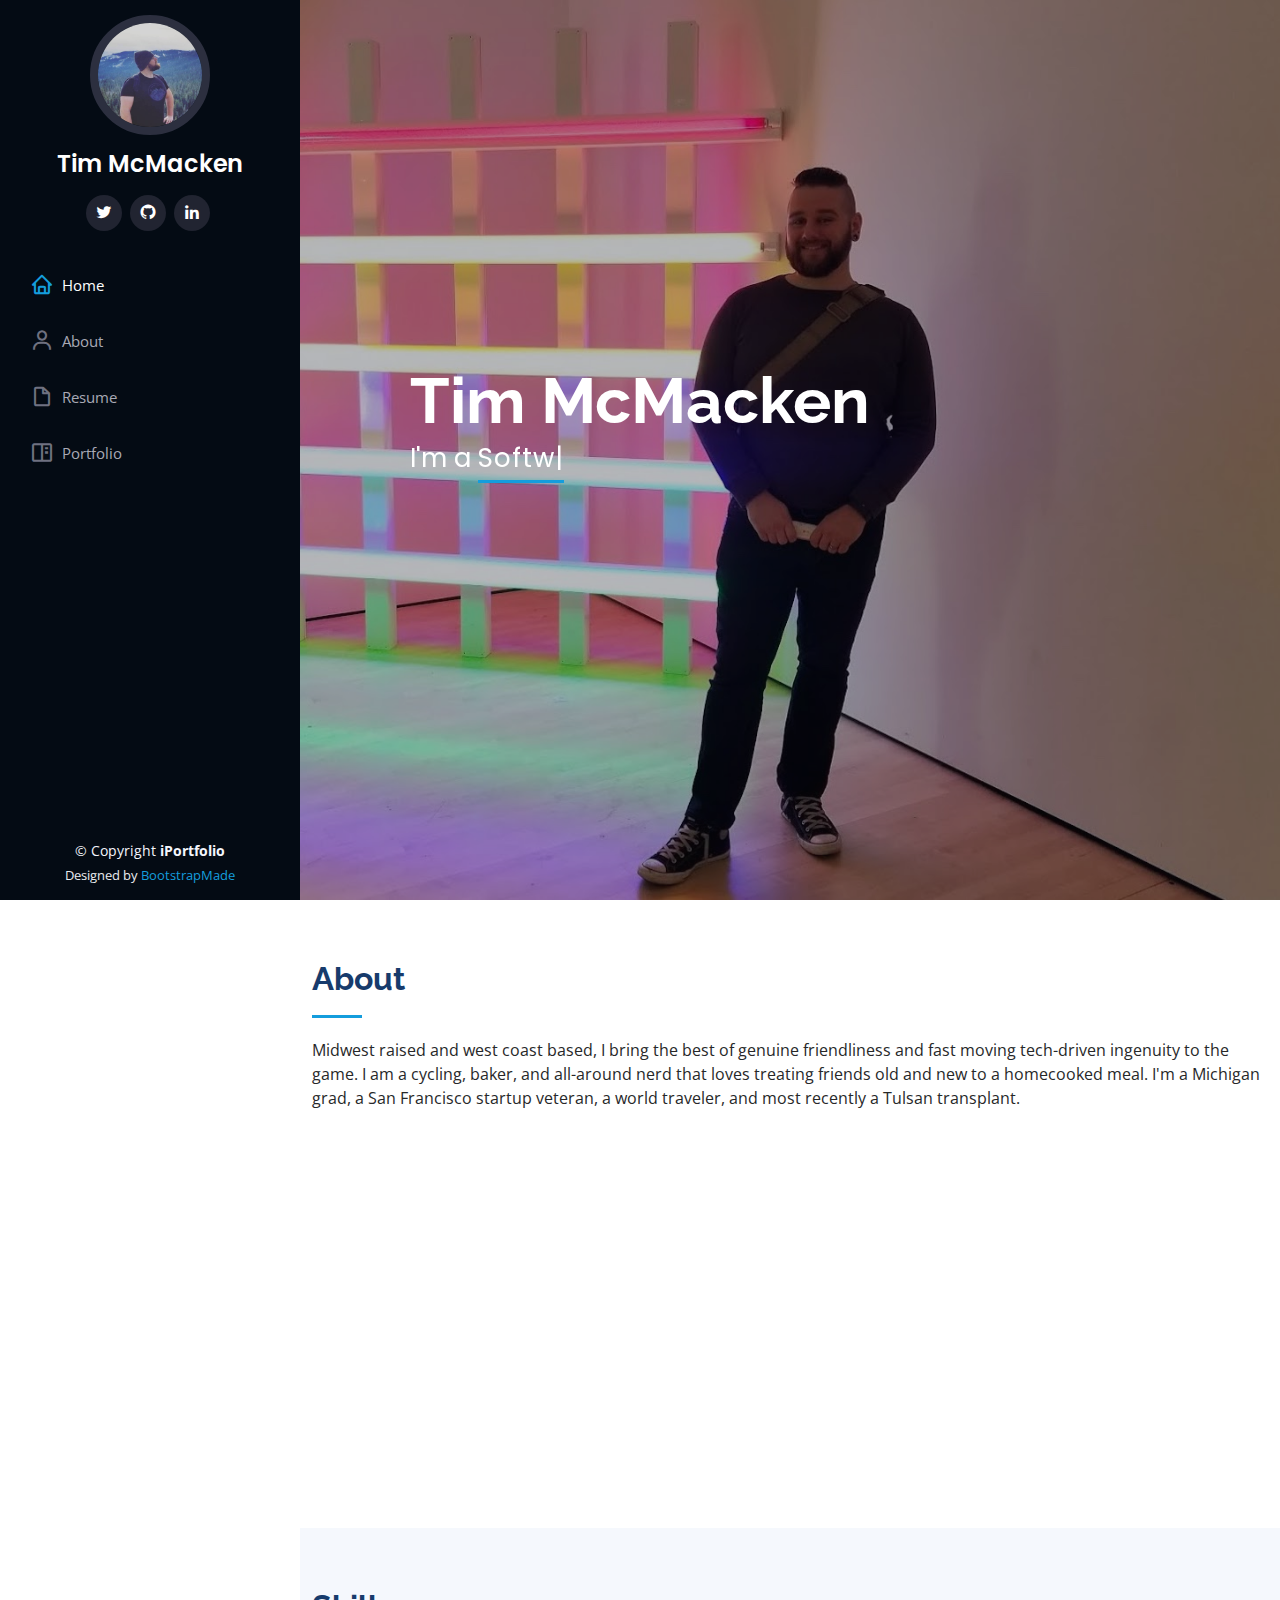
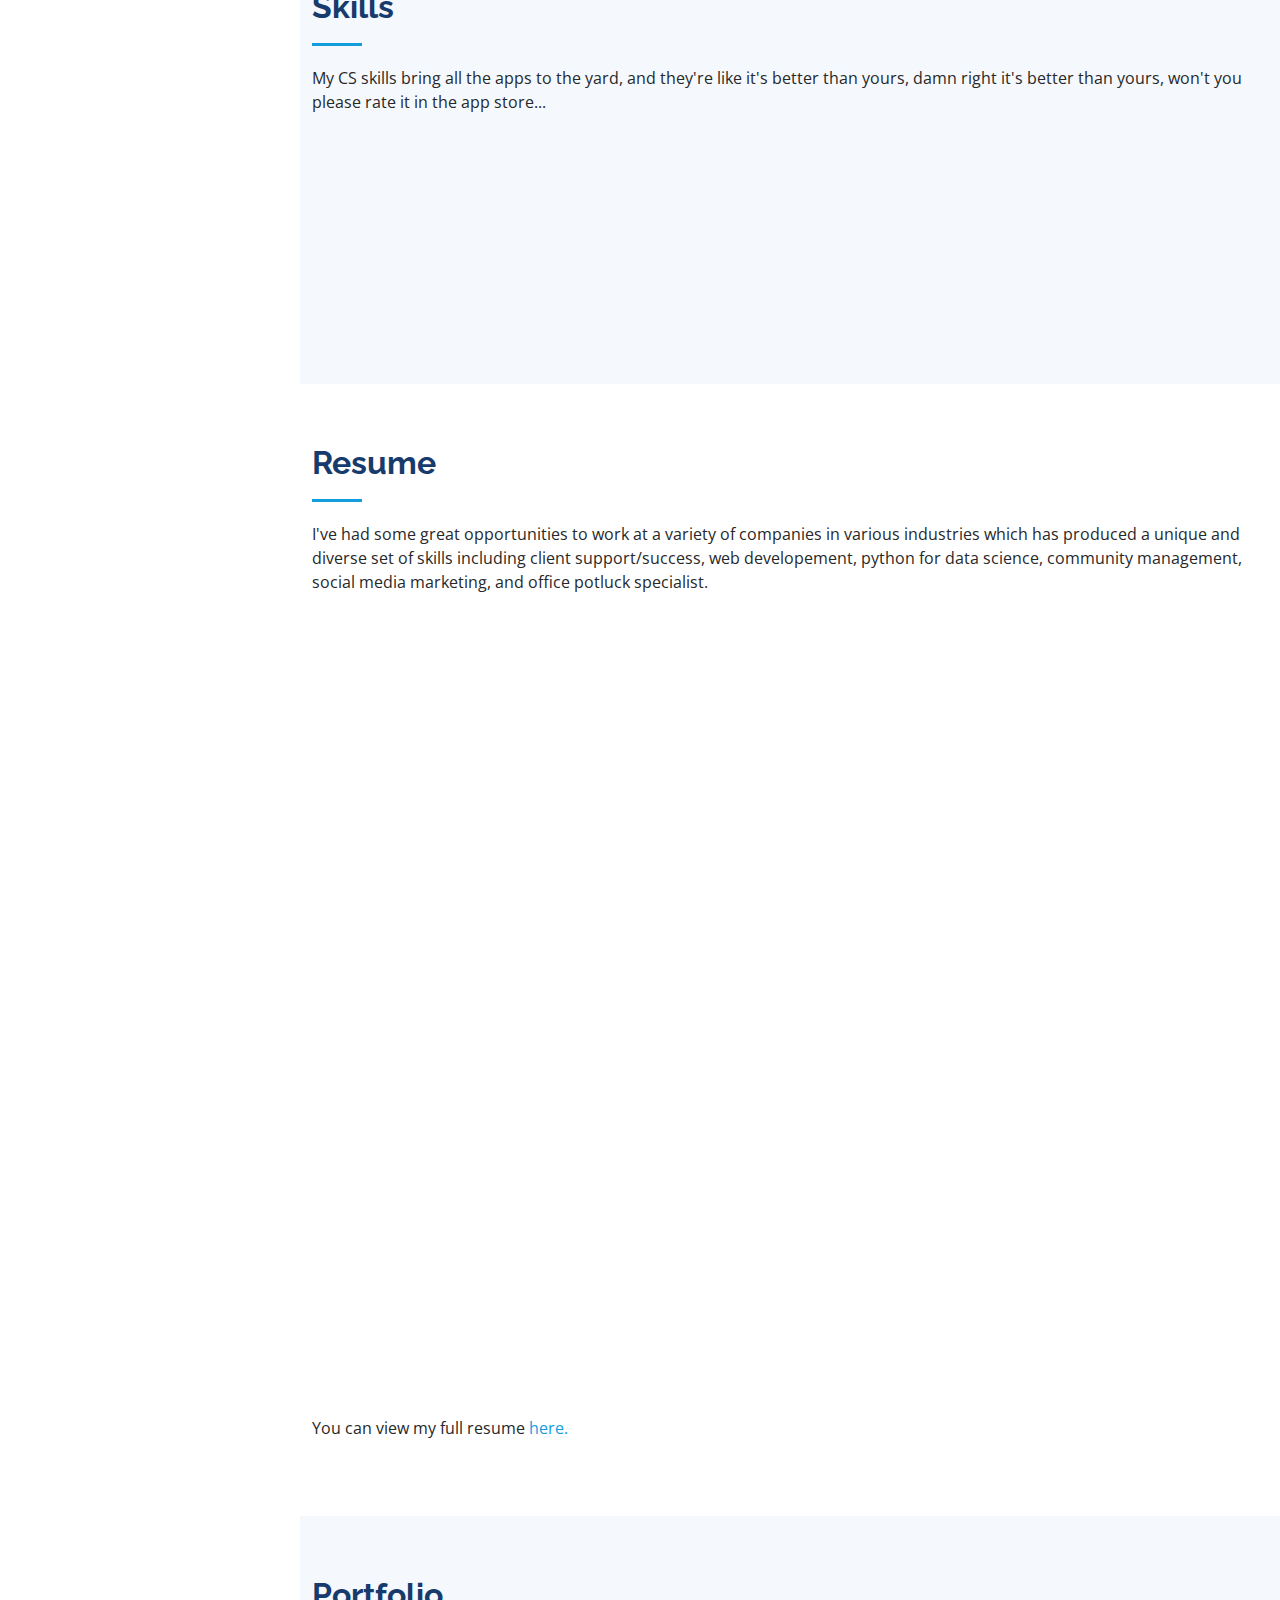
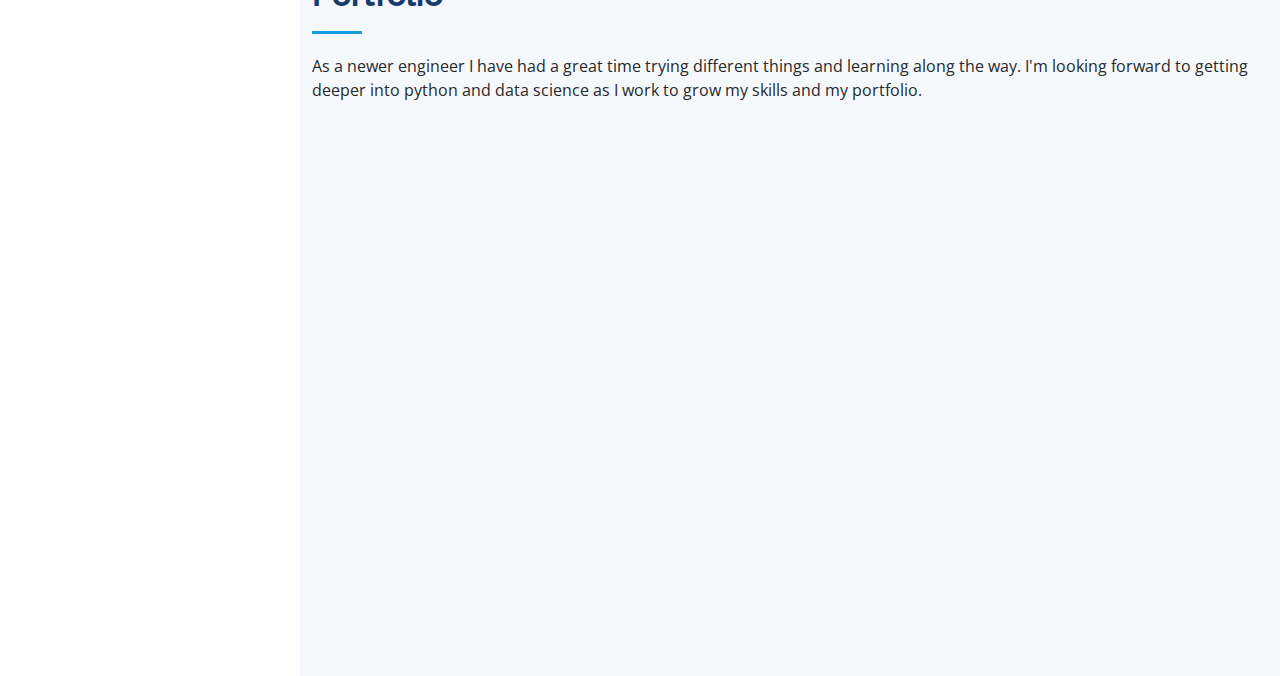
==== index.html @ 709cd227 "Adds second portolio write up page" ====
<!DOCTYPE html>
<html lang="en">

<head>
  <meta charset="utf-8">
  <meta content="width=device-width, initial-scale=1.0" name="viewport">

  <title>Get to Know Tim</title>
  <meta content="" name="description">
  <meta content="" name="keywords">

  <!-- Favicons -->
  <link href="assets/img/favicon.png" rel="icon">
  <link href="assets/img/apple-touch-icon.png" rel="apple-touch-icon">

  <!-- Google Fonts -->
  <link href="https://fonts.googleapis.com/css?family=Open+Sans:300,300i,400,400i,600,600i,700,700i|Raleway:300,300i,400,400i,500,500i,600,600i,700,700i|Poppins:300,300i,400,400i,500,500i,600,600i,700,700i" rel="stylesheet">

  <!-- Vendor CSS Files -->
  <link href="assets/vendor/aos/aos.css" rel="stylesheet">
  <link href="assets/vendor/bootstrap/css/bootstrap.min.css" rel="stylesheet">
  <link href="assets/vendor/bootstrap-icons/bootstrap-icons.css" rel="stylesheet">
  <link href="assets/vendor/boxicons/css/boxicons.min.css" rel="stylesheet">
  <link href="assets/vendor/glightbox/css/glightbox.min.css" rel="stylesheet">
  <link href="assets/vendor/swiper/swiper-bundle.min.css" rel="stylesheet">

  <!-- Template Main CSS File -->
  <link href="assets/css/style.css" rel="stylesheet">

  <!-- =======================================================
  * Template Name: iPortfolio - v3.7.0
  * Template URL: https://bootstrapmade.com/iportfolio-bootstrap-portfolio-websites-template/
  * Author: BootstrapMade.com
  * License: https://bootstrapmade.com/license/
  ======================================================== -->
</head>

<body>

  <!-- ======= Mobile nav toggle button ======= -->
  <i class="bi bi-list mobile-nav-toggle d-xl-none"></i>

  <!-- ======= Header ======= -->
  <header id="header">
    <div class="d-flex flex-column">

      <div class="profile">
        <img src="assets/img/profile-img.jpg" alt="" class="img-fluid rounded-circle">
        <h1 class="text-light"><a href="index.html">Tim McMacken</a></h1>
        <div class="social-links mt-3 text-center">
          <a href="https://twitter.com/CmdMine" class="twitter"><i class="bx bxl-twitter"></i></a>
          <a href="https://github.com/TMcMac/" class="github"><i class="bx bxl-github"></i></a>
          <a href="https://www.linkedin.com/in/timmcmacken/" class="linkedin"><i class="bx bxl-linkedin"></i></a>
        </div>
      </div>

      <nav id="navbar" class="nav-menu navbar">
        <ul>
          <li><a href="#hero" class="nav-link scrollto active"><i class="bx bx-home"></i> <span>Home</span></a></li>
          <li><a href="#about" class="nav-link scrollto"><i class="bx bx-user"></i> <span>About</span></a></li>
          <li><a href="#resume" class="nav-link scrollto"><i class="bx bx-file-blank"></i> <span>Resume</span></a></li>
          <li><a href="#portfolio" class="nav-link scrollto"><i class="bx bx-book-content"></i> <span>Portfolio</span></a></li>
          <!-- <li><a href="#services" class="nav-link scrollto"><i class="bx bx-server"></i> <span>Services</span></a></li> -->
          <!-- <li><a href="#contact" class="nav-link scrollto"><i class="bx bx-envelope"></i> <span>Contact</span></a></li> -->
        </ul>
      </nav><!-- .nav-menu -->
    </div>
  </header><!-- End Header -->

  <!-- ======= Hero Section ======= -->
  <section id="hero" class="d-flex flex-column justify-content-center align-items-center">
    <div class="hero-container" data-aos="fade-in">
      <h1>Tim McMacken</h1>
      <p>I'm a <span class="typed" data-typed-items="Software Engineer!, Cyclist!, Knitter!, End-User Advocate!, Baker!, Nerd!"></span></p>
    </div>
  </section><!-- End Hero -->

  <main id="main">

    <!-- ======= About Section ======= -->
    <section id="about" class="about">
      <div class="container">

        <div class="section-title">
          <h2>About</h2>
          <p>Midwest raised and west coast based, I bring the best of genuine friendliness and fast moving tech-driven ingenuity to the game. I am a cycling, baker, and all-around nerd that loves treating friends old and new to a homecooked meal. I'm a Michigan grad, a San Francisco startup veteran,  a world traveler, and most recently a Tulsan transplant.</p>
        </div>

        <div class="row">
          <div class="col-lg-4" data-aos="fade-right">
            <img src="assets/img/profile-img.jpg" class="img-fluid" alt="">
          </div>
          <div class="col-lg-8 pt-4 pt-lg-0 content" data-aos="fade-left">
            <h3>Fullstack Software Engineer</h3>
            <p class="fst-italic">
              As a software engineer I am following my passion for driving positive impact. Whether a project is big or small, I want to use my time to build software solutions that help people. I take pride in pouring my heart and soul into the work that I do and want to bring that to a great new project.
            </p>
            <div class="row">
              <div class="col-lg-6">
                <ul>
                  <li><i class="bi bi-chevron-right"></i> <strong>Birthday:</strong> <span>1 May 1987</span></li>
                  <li><i class="bi bi-chevron-right"></i> <strong>Website:</strong> <span>This one!</span></li>
                  <li><i class="bi bi-chevron-right"></i> <strong>Phone:</strong> <span>+510 693 8549</span></li>
                  <li><i class="bi bi-chevron-right"></i> <strong>City:</strong> <span>San Francisco, USA</span></li>
                </ul>
              </div>
              <div class="col-lg-6">
                <ul>
                  <li><i class="bi bi-chevron-right"></i> <strong>Age:</strong> <span>34</span></li>
                  <li><i class="bi bi-chevron-right"></i> <strong>Degree:</strong> <span>BA History UMich</span></li>
                  <li><i class="bi bi-chevron-right"></i> <strong>Email:</strong> <span>timmcmackenjr@gmail.com</span></li>
                  <li><i class="bi bi-chevron-right"></i> <strong>Freelance:</strong> <span>Available</span></li>
                </ul>
              </div>
            </div>
            <p></p>
          </div>
        </div>

      </div>
    </section><!-- End About Section -->

    <!-- ======= Facts Section =======
    <section id="facts" class="facts">
      <div class="container">

        <div class="section-title">
          <h2>Facts</h2>
          <p>Magnam dolores commodi suscipit. Necessitatibus eius consequatur ex aliquid fuga eum quidem. Sit sint consectetur velit. Quisquam quos quisquam cupiditate. Et nemo qui impedit suscipit alias ea. Quia fugiat sit in iste officiis commodi quidem hic quas.</p>
        </div>

        <div class="row no-gutters">

          <div class="col-lg-3 col-md-6 d-md-flex align-items-md-stretch" data-aos="fade-up">
            <div class="count-box">
              <i class="bi bi-emoji-smile"></i>
              <span data-purecounter-start="0" data-purecounter-end="232" data-purecounter-duration="1" class="purecounter"></span>
              <p><strong>Happy Clients</strong> consequuntur quae</p>
            </div>
          </div>

          <div class="col-lg-3 col-md-6 d-md-flex align-items-md-stretch" data-aos="fade-up" data-aos-delay="100">
            <div class="count-box">
              <i class="bi bi-journal-richtext"></i>
              <span data-purecounter-start="0" data-purecounter-end="521" data-purecounter-duration="1" class="purecounter"></span>
              <p><strong>Projects</strong> adipisci atque cum quia aut</p>
            </div>
          </div>

          <div class="col-lg-3 col-md-6 d-md-flex align-items-md-stretch" data-aos="fade-up" data-aos-delay="200">
            <div class="count-box">
              <i class="bi bi-headset"></i>
              <span data-purecounter-start="0" data-purecounter-end="1453" data-purecounter-duration="1" class="purecounter"></span>
              <p><strong>Hours Of Support</strong> aut commodi quaerat</p>
            </div>
          </div>

          <div class="col-lg-3 col-md-6 d-md-flex align-items-md-stretch" data-aos="fade-up" data-aos-delay="300">
            <div class="count-box">
              <i class="bi bi-people"></i>
              <span data-purecounter-start="0" data-purecounter-end="32" data-purecounter-duration="1" class="purecounter"></span>
              <p><strong>Hard Workers</strong> rerum asperiores dolor</p>
            </div>
          </div>

        </div>

      </div>
    </section> End Facts Section -->

    <!-- ======= Skills Section ======= -->
    <section id="skills" class="skills section-bg">
      <div class="container">

        <div class="section-title">
          <h2>Skills</h2>
          <p>My CS skills bring all the apps to the yard, and they're like it's better than yours, damn right it's better than yours, won't you please rate it in the app store...</p>
        </div>

        <div class="row skills-content">

          <div class="col-lg-6" data-aos="fade-up">

            <div class="progress">
              <span class="skill">Client Support/Success <i class="val">100%</i></span>
              <div class="progress-bar-wrap">
                <div class="progress-bar" role="progressbar" aria-valuenow="100" aria-valuemin="0" aria-valuemax="100"></div>
              </div>
            </div>

            <div class="progress">
              <span class="skill">HTML/CSS <i class="val">80%</i></span>
              <div class="progress-bar-wrap">
                <div class="progress-bar" role="progressbar" aria-valuenow="80" aria-valuemin="0" aria-valuemax="100"></div>
              </div>
            </div>

            <div class="progress">
              <span class="skill">JavaScript <i class="val">60%</i></span>
              <div class="progress-bar-wrap">
                <div class="progress-bar" role="progressbar" aria-valuenow="60" aria-valuemin="0" aria-valuemax="100"></div>
              </div>
            </div>

          </div>

          <div class="col-lg-6" data-aos="fade-up" data-aos-delay="100">

            <div class="progress">
              <span class="skill">Python <i class="val">75%</i></span>
              <div class="progress-bar-wrap">
                <div class="progress-bar" role="progressbar" aria-valuenow="75" aria-valuemin="0" aria-valuemax="100"></div>
              </div>
            </div>

            <div class="progress">
              <span class="skill">C <i class="val">60%</i></span>
              <div class="progress-bar-wrap">
                <div class="progress-bar" role="progressbar" aria-valuenow="60" aria-valuemin="0" aria-valuemax="100"></div>
              </div>
            </div>

            <div class="progress">
              <span class="skill">UX/UI <i class="val">35%</i></span>
              <div class="progress-bar-wrap">
                <div class="progress-bar" role="progressbar" aria-valuenow="35" aria-valuemin="0" aria-valuemax="100"></div>
              </div>
            </div>

          </div>

        </div>

      </div>
    </section><!-- End Skills Section -->

    <!-- ======= Resume Section ======= -->
    <section id="resume" class="resume">
      <div class="container">

        <div class="section-title">
          <h2>Resume</h2>
          <p>I've had some great opportunities to work at a variety of companies in various industries which has produced a unique and diverse set of skills including client support/success, web developement, python for data science, community management, social media marketing, and office potluck specialist.</p>
        </div>

        <div class="row">
          <div class="col-lg-6" data-aos="fade-up">
            <h3 class="resume-title">Sumary</h3>
            <div class="resume-item pb-0">
              <h4>Tim McMacken</h4>
              <p><em>Newly minted Software Engineer working to break into tech. 3+ years working at early stage startups in cleint facing roles. Ready to be your next hire!</em></p>
              <ul>
                <li>Based in San Francisco CA</li>
                <li>(510) 693-8549</li>
                <li>timmcmackenjr@gmail.com</li>
              </ul>
            </div>

            <h3 class="resume-title">Education</h3>
            <div class="resume-item">
              <h4>Fullstack Software Engineering Program</h4>
              <h5>2020 - 2022</h5>
              <p><em>Holberton School - Tulsa OK</em></p>
              <p>Project-Based hybrid approach to computer science education with focus on Full Stack software engineering utilizing C, Python, HTML/CSS, JavaScript, and LAMP Stack</p>
            </div>
            <div class="resume-item">
              <h4>Bachelor of History</h4>
              <h5>2007 - 2011</h5>
              <p><em>Unniversity of Michigan, Ann Arbor MI</em></p>
              <p>Built my own course of study in early modern world focusing on the connective threads of great game politics on global events and trends. Also sang in the Men's Glee Club.</p>
            </div>
          </div>
          <div class="col-lg-6" data-aos="fade-up" data-aos-delay="100">
            <h3 class="resume-title">Professional Experience</h3>
            <div class="resume-item">
              <h4>Technical Customer Success Manager</h4>
              <h5>Oct 2017 - Jun 2019</h5>
              <p><em>OpenInvest, San Francisco CA </em></p>
              <ul>
                <li>Onboarded $2.5MM in assets to the platform</li>
                <li>Maintained a 98% client retention rate</li>
                <li>Led weekly meetings on client support needs with CTO and Sr engineering team for Jira prioritization.</li>
                <li>Point of contact for B2C interactions, providing front line support for clients comprising $12MM assets under management</li>
              </ul>
            </div>
            <div class="resume-item">
              <h4>Sr Technical Client Support & Community Manager</h4>
              <h5>Mar 2017 - Oct 2017</h5>
              <p><em>Molekule, San Francisco CA</em></p>
              <ul>
                <li>Founded the support team and grew it from 1 individual to 11 during a 4x user growth period</li>
                <li>Recruited a network of advocates and influencers across various social media platforms</li>
                <li>Worked directly with the engineering team and C-suite while advocating for the end-user experience</li>
                <li>Led customer education on the science and efficacy of a medical-grade air purification system</li>
              </ul>
            </div>
          </div>
        </div>
        <p>You can view my full resume <a href="https://bit.ly/3pqG4Iugit">here.</a></p>
      </div>
    </section><!-- End Resume Section -->

    <!-- ======= Portfolio Section ======= -->
    <section id="portfolio" class="portfolio section-bg">
      <div class="container">

        <div class="section-title">
          <h2>Portfolio</h2>
          <p>As a newer engineer I have had a great time trying different things and learning along the way. I'm looking forward to getting deeper into python and data science as I work to grow my skills and my portfolio.</p>
        </div>

        <div class="row" data-aos="fade-up">
          <div class="col-lg-12 d-flex justify-content-center">
            <ul id="portfolio-flters">
              <li data-filter="*" class="filter-active">All</li>
              <li data-filter=".filter-app">App</li>
              <li data-filter=".filter-web">Web</li>
            </ul>
          </div>
        </div>

        <div class="row portfolio-container" data-aos="fade-up" data-aos-delay="100">

          <div class="col-lg-4 col-md-6 portfolio-item filter-app">
            <div class="portfolio-wrap">
              <img src="assets/img/portfolio/portfolio-1.jpg" class="img-fluid" alt="">
              <div class="portfolio-links">
                <a href="assets/img/portfolio/portfolio-1.jpg" data-gallery="portfolioGallery" class="portfolio-lightbox" title="LXAI Mentor Matching Project"><i class="bx bx-plus"></i></a>
                <a href="portfolio-details-lxaimm.html" title="More Details"><i class="bx bx-link"></i></a>Q
              </div>
            </div>
          </div>

          <div class="col-lg-4 col-md-6 portfolio-item filter-web">
            <div class="portfolio-wrap">
              <img src="assets/img/portfolio/portfolio-2.jpg" class="img-fluid" alt="">
              <div class="portfolio-links">
                <a href="assets/img/portfolio/portfolio-2.jpg" data-gallery="portfolioGallery" class="portfolio-lightbox" title="Tulsa Boomtown Hype Site"><i class="bx bx-plus"></i></a>
                <a href="portfolio-details-tbt.html" title="More Details"><i class="bx bx-link"></i></a>
              </div>
            </div>
          </div>

          <div class="col-lg-4 col-md-6 portfolio-item filter-app">
            <div class="portfolio-wrap">
              <img src="assets/img/portfolio/portfolio-3.jpg" class="img-fluid" alt="">
              <div class="portfolio-links">
                <a href="assets/img/portfolio/portfolio-3.jpg" data-gallery="portfolioGallery" class="portfolio-lightbox" title="App 2"><i class="bx bx-plus"></i></a>
                <a href="portfolio-details.html" title="More Details"><i class="bx bx-link"></i></a>
              </div>
            </div>
          </div>

          <div class="col-lg-4 col-md-6 portfolio-item filter-web">
            <div class="portfolio-wrap">
              <img src="assets/img/portfolio/portfolio-5.jpg" class="img-fluid" alt="">
              <div class="portfolio-links">
                <a href="assets/img/portfolio/portfolio-5.jpg" data-gallery="portfolioGallery" class="portfolio-lightbox" title="Web 2"><i class="bx bx-plus"></i></a>
                <a href="portfolio-details.html" title="More Details"><i class="bx bx-link"></i></a>
              </div>
            </div>
          </div>

          <!-- <div class="col-lg-4 col-md-6 portfolio-item filter-app">
            <div class="portfolio-wrap">
              <img src="assets/img/portfolio/portfolio-6.jpg" class="img-fluid" alt="">
              <div class="portfolio-links">
                <a href="assets/img/portfolio/portfolio-6.jpg" data-gallery="portfolioGallery" class="portfolio-lightbox" title="App 3"><i class="bx bx-plus"></i></a>
                <a href="portfolio-details.html" title="More Details"><i class="bx bx-link"></i></a>
              </div>
            </div>
          </div> -->

          <!-- <div class="col-lg-4 col-md-6 portfolio-item filter-web">
            <div class="portfolio-wrap">
              <img src="assets/img/portfolio/portfolio-9.jpg" class="img-fluid" alt="">
              <div class="portfolio-links">
                <a href="assets/img/portfolio/portfolio-9.jpg" data-gallery="portfolioGallery" class="portfolio-lightbox" title="Web 3"><i class="bx bx-plus"></i></a>
                <a href="portfolio-details.html" title="More Details"><i class="bx bx-link"></i></a>
              </div>
            </div>
          </div> -->

        </div>

      </div>
    </section><!-- End Portfolio Section -->

    <!-- ======= Services Section =======
    <section id="services" class="services">
      <div class="container">

        <div class="section-title">
          <h2>Services</h2>
          <p>Magnam dolores commodi suscipit. Necessitatibus eius consequatur ex aliquid fuga eum quidem. Sit sint consectetur velit. Quisquam quos quisquam cupiditate. Et nemo qui impedit suscipit alias ea. Quia fugiat sit in iste officiis commodi quidem hic quas.</p>
        </div>

        <div class="row">
          <div class="col-lg-4 col-md-6 icon-box" data-aos="fade-up">
            <div class="icon"><i class="bi bi-briefcase"></i></div>
            <h4 class="title"><a href="">Lorem Ipsum</a></h4>
            <p class="description">Voluptatum deleniti atque corrupti quos dolores et quas molestias excepturi sint occaecati cupiditate non provident</p>
          </div>
          <div class="col-lg-4 col-md-6 icon-box" data-aos="fade-up" data-aos-delay="100">
            <div class="icon"><i class="bi bi-card-checklist"></i></div>
            <h4 class="title"><a href="">Dolor Sitema</a></h4>
            <p class="description">Minim veniam, quis nostrud exercitation ullamco laboris nisi ut aliquip ex ea commodo consequat tarad limino ata</p>
          </div>
          <div class="col-lg-4 col-md-6 icon-box" data-aos="fade-up" data-aos-delay="200">
            <div class="icon"><i class="bi bi-bar-chart"></i></div>
            <h4 class="title"><a href="">Sed ut perspiciatis</a></h4>
            <p class="description">Duis aute irure dolor in reprehenderit in voluptate velit esse cillum dolore eu fugiat nulla pariatur</p>
          </div>
          <div class="col-lg-4 col-md-6 icon-box" data-aos="fade-up" data-aos-delay="300">
            <div class="icon"><i class="bi bi-binoculars"></i></div>
            <h4 class="title"><a href="">Magni Dolores</a></h4>
            <p class="description">Excepteur sint occaecat cupidatat non proident, sunt in culpa qui officia deserunt mollit anim id est laborum</p>
          </div>
          <div class="col-lg-4 col-md-6 icon-box" data-aos="fade-up" data-aos-delay="400">
            <div class="icon"><i class="bi bi-brightness-high"></i></div>
            <h4 class="title"><a href="">Nemo Enim</a></h4>
            <p class="description">At vero eos et accusamus et iusto odio dignissimos ducimus qui blanditiis praesentium voluptatum deleniti atque</p>
          </div>
          <div class="col-lg-4 col-md-6 icon-box" data-aos="fade-up" data-aos-delay="500">
            <div class="icon"><i class="bi bi-calendar4-week"></i></div>
            <h4 class="title"><a href="">Eiusmod Tempor</a></h4>
            <p class="description">Et harum quidem rerum facilis est et expedita distinctio. Nam libero tempore, cum soluta nobis est eligendi</p>
          </div>
        </div>

      </div>
    </section> End Services Section -->

    <!-- ======= Testimonials Section =======
    <section id="testimonials" class="testimonials section-bg">
      <div class="container">

        <div class="section-title">
          <h2>Testimonials</h2>
          <p>Magnam dolores commodi suscipit. Necessitatibus eius consequatur ex aliquid fuga eum quidem. Sit sint consectetur velit. Quisquam quos quisquam cupiditate. Et nemo qui impedit suscipit alias ea. Quia fugiat sit in iste officiis commodi quidem hic quas.</p>
        </div>

        <div class="testimonials-slider swiper" data-aos="fade-up" data-aos-delay="100">
          <div class="swiper-wrapper">

            <div class="swiper-slide">
              <div class="testimonial-item" data-aos="fade-up">
                <p>
                  <i class="bx bxs-quote-alt-left quote-icon-left"></i>
                  Proin iaculis purus consequat sem cure digni ssim donec porttitora entum suscipit rhoncus. Accusantium quam, ultricies eget id, aliquam eget nibh et. Maecen aliquam, risus at semper.
                  <i class="bx bxs-quote-alt-right quote-icon-right"></i>
                </p>
                <img src="assets/img/testimonials/testimonials-1.jpg" class="testimonial-img" alt="">
                <h3>Saul Goodman</h3>
                <h4>Ceo &amp; Founder</h4>
              </div>
            </div>

            <div class="swiper-slide">
              <div class="testimonial-item" data-aos="fade-up" data-aos-delay="100">
                <p>
                  <i class="bx bxs-quote-alt-left quote-icon-left"></i>
                  Export tempor illum tamen malis malis eram quae irure esse labore quem cillum quid cillum eram malis quorum velit fore eram velit sunt aliqua noster fugiat irure amet legam anim culpa.
                  <i class="bx bxs-quote-alt-right quote-icon-right"></i>
                </p>
                <img src="assets/img/testimonials/testimonials-2.jpg" class="testimonial-img" alt="">
                <h3>Sara Wilsson</h3>
                <h4>Designer</h4>
              </div>
            </div>

            <div class="swiper-slide">
              <div class="testimonial-item" data-aos="fade-up" data-aos-delay="200">
                <p>
                  <i class="bx bxs-quote-alt-left quote-icon-left"></i>
                  Enim nisi quem export duis labore cillum quae magna enim sint quorum nulla quem veniam duis minim tempor labore quem eram duis noster aute amet eram fore quis sint minim.
                  <i class="bx bxs-quote-alt-right quote-icon-right"></i>
                </p>
                <img src="assets/img/testimonials/testimonials-3.jpg" class="testimonial-img" alt="">
                <h3>Jena Karlis</h3>
                <h4>Store Owner</h4>
              </div>
            </div>

            <div class="swiper-slide">
              <div class="testimonial-item" data-aos="fade-up" data-aos-delay="300">
                <p>
                  <i class="bx bxs-quote-alt-left quote-icon-left"></i>
                  Fugiat enim eram quae cillum dolore dolor amet nulla culpa multos export minim fugiat minim velit minim dolor enim duis veniam ipsum anim magna sunt elit fore quem dolore labore illum veniam.
                  <i class="bx bxs-quote-alt-right quote-icon-right"></i>
                </p>
                <img src="assets/img/testimonials/testimonials-4.jpg" class="testimonial-img" alt="">
                <h3>Matt Brandon</h3>
                <h4>Freelancer</h4>
              </div>
            </div>

            <div class="swiper-slide">
              <div class="testimonial-item" data-aos="fade-up" data-aos-delay="400">
                <p>
                  <i class="bx bxs-quote-alt-left quote-icon-left"></i>
                  Quis quorum aliqua sint quem legam fore sunt eram irure aliqua veniam tempor noster veniam enim culpa labore duis sunt culpa nulla illum cillum fugiat legam esse veniam culpa fore nisi cillum quid.
                  <i class="bx bxs-quote-alt-right quote-icon-right"></i>
                </p>
                <img src="assets/img/testimonials/testimonials-5.jpg" class="testimonial-img" alt="">
                <h3>John Larson</h3>
                <h4>Entrepreneur</h4>
              </div>
            </div>

          </div>
          <div class="swiper-pagination"></div>
        </div>

      </div>
    </section><!-- End Testimonials Section -->

    <!-- ======= Contact Section ======= 
    <section id="contact" class="contact">
      <div class="container">

        <div class="section-title">
          <h2>Contact</h2>
          <p>Feel free to reach out and touch base</p>
        </div>

        <div class="row" data-aos="fade-in">

          <div class="col-lg-5 d-flex align-items-stretch">
            <div class="info">
              <div class="address">
                <i class="bi bi-geo-alt"></i>
                <h4>Location:</h4>
                <p>Tulsa OK, 74114</p>
              </div>

              <div class="email">
                <i class="bi bi-envelope"></i>
                <h4>Email:</h4>
                <p>timmcmackenjr@gmail.com</p>
              </div>

              <div class="phone">
                <i class="bi bi-phone"></i>
                <h4>Call:</h4>
                <p>+1 510 693 8549</p>
              </div>
              <iframe src="https://www.google.com/maps/embed?pb=!1m14!1m12!1m3!1d25775.36461582985!2d-95.9741952!3d36.14414705!2m3!1f0!2f0!3f0!3m2!1i1024!2i768!4f13.1!5e0!3m2!1sen!2sus!4v1638473127667!5m2!1sen!2sus" frameborder="0" style="border:0; width: 100%; height: 290px;" allowfullscreen></iframe>
            </div>

          </div>

          <div class="col-lg-7 mt-5 mt-lg-0 d-flex align-items-stretch">
            <form action="forms/contact.php" method="post" role="form" class="php-email-form">
              <div class="row">
                <div class="form-group col-md-6">
                  <label for="name">Your Name</label>
                  <input type="text" name="name" class="form-control" id="name" required>
                </div>
                <div class="form-group col-md-6">
                  <label for="name">Your Email</label>
                  <input type="email" class="form-control" name="email" id="email" required>
                </div>
              </div>
              <div class="form-group">
                <label for="name">Subject</label>
                <input type="text" class="form-control" name="subject" id="subject" required>
              </div>
              <div class="form-group">
                <label for="name">Message</label>
                <textarea class="form-control" name="message" rows="10" required></textarea>
              </div>
              <div class="my-3">
                <div class="loading">Loading</div>
                <div class="error-message"></div>
                <div class="sent-message">Your message has been sent. Thank you!</div>
              </div>
              <div class="text-center"><button type="submit">Send Message</button></div>
            </form>
          </div>

        </div>

      </div>
    </section><!-- End Contact Section -->

  </main><!-- End #main -->

  <!-- ======= Footer ======= -->
  <footer id="footer">
    <div class="container">
      <div class="copyright">
        &copy; Copyright <strong><span>iPortfolio</span></strong>
      </div>
      <div class="credits">
        <!-- All the links in the footer should remain intact. -->
        <!-- You can delete the links only if you purchased the pro version. -->
        <!-- Licensing information: https://bootstrapmade.com/license/ -->
        <!-- Purchase the pro version with working PHP/AJAX contact form: https://bootstrapmade.com/iportfolio-bootstrap-portfolio-websites-template/ -->
        Designed by <a href="https://bootstrapmade.com/">BootstrapMade</a>
      </div>
    </div>
  </footer><!-- End  Footer -->

  <a href="#" class="back-to-top d-flex align-items-center justify-content-center"><i class="bi bi-arrow-up-short"></i></a>

  <!-- Vendor JS Files -->
  <script src="assets/vendor/purecounter/purecounter.js"></script>
  <script src="assets/vendor/aos/aos.js"></script>
  <script src="assets/vendor/bootstrap/js/bootstrap.bundle.min.js"></script>
  <script src="assets/vendor/glightbox/js/glightbox.min.js"></script>
  <script src="assets/vendor/isotope-layout/isotope.pkgd.min.js"></script>
  <script src="assets/vendor/swiper/swiper-bundle.min.js"></script>
  <script src="assets/vendor/typed.js/typed.min.js"></script>
  <script src="assets/vendor/waypoints/noframework.waypoints.js"></script>
  <script src="assets/vendor/php-email-form/validate.js"></script>

  <!-- Template Main JS File -->
  <script src="assets/js/main.js"></script>

</body>

</html>
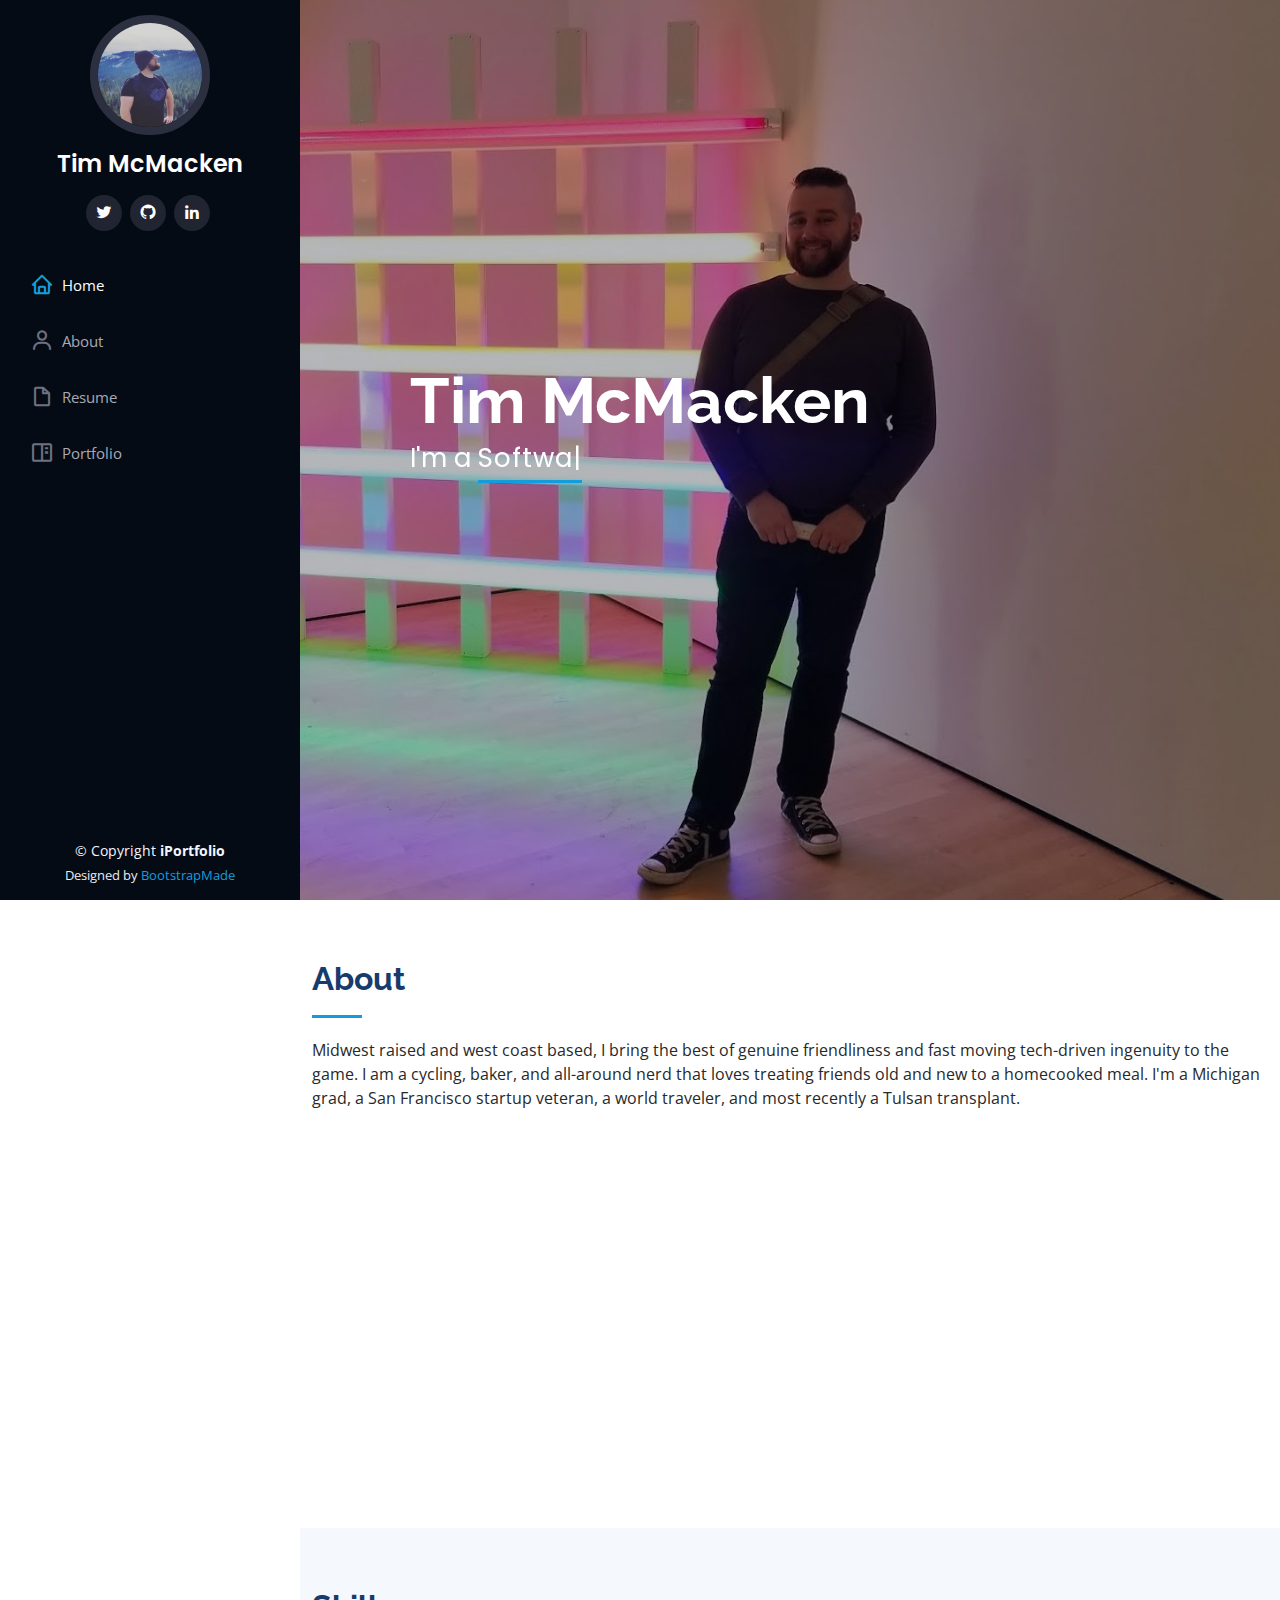
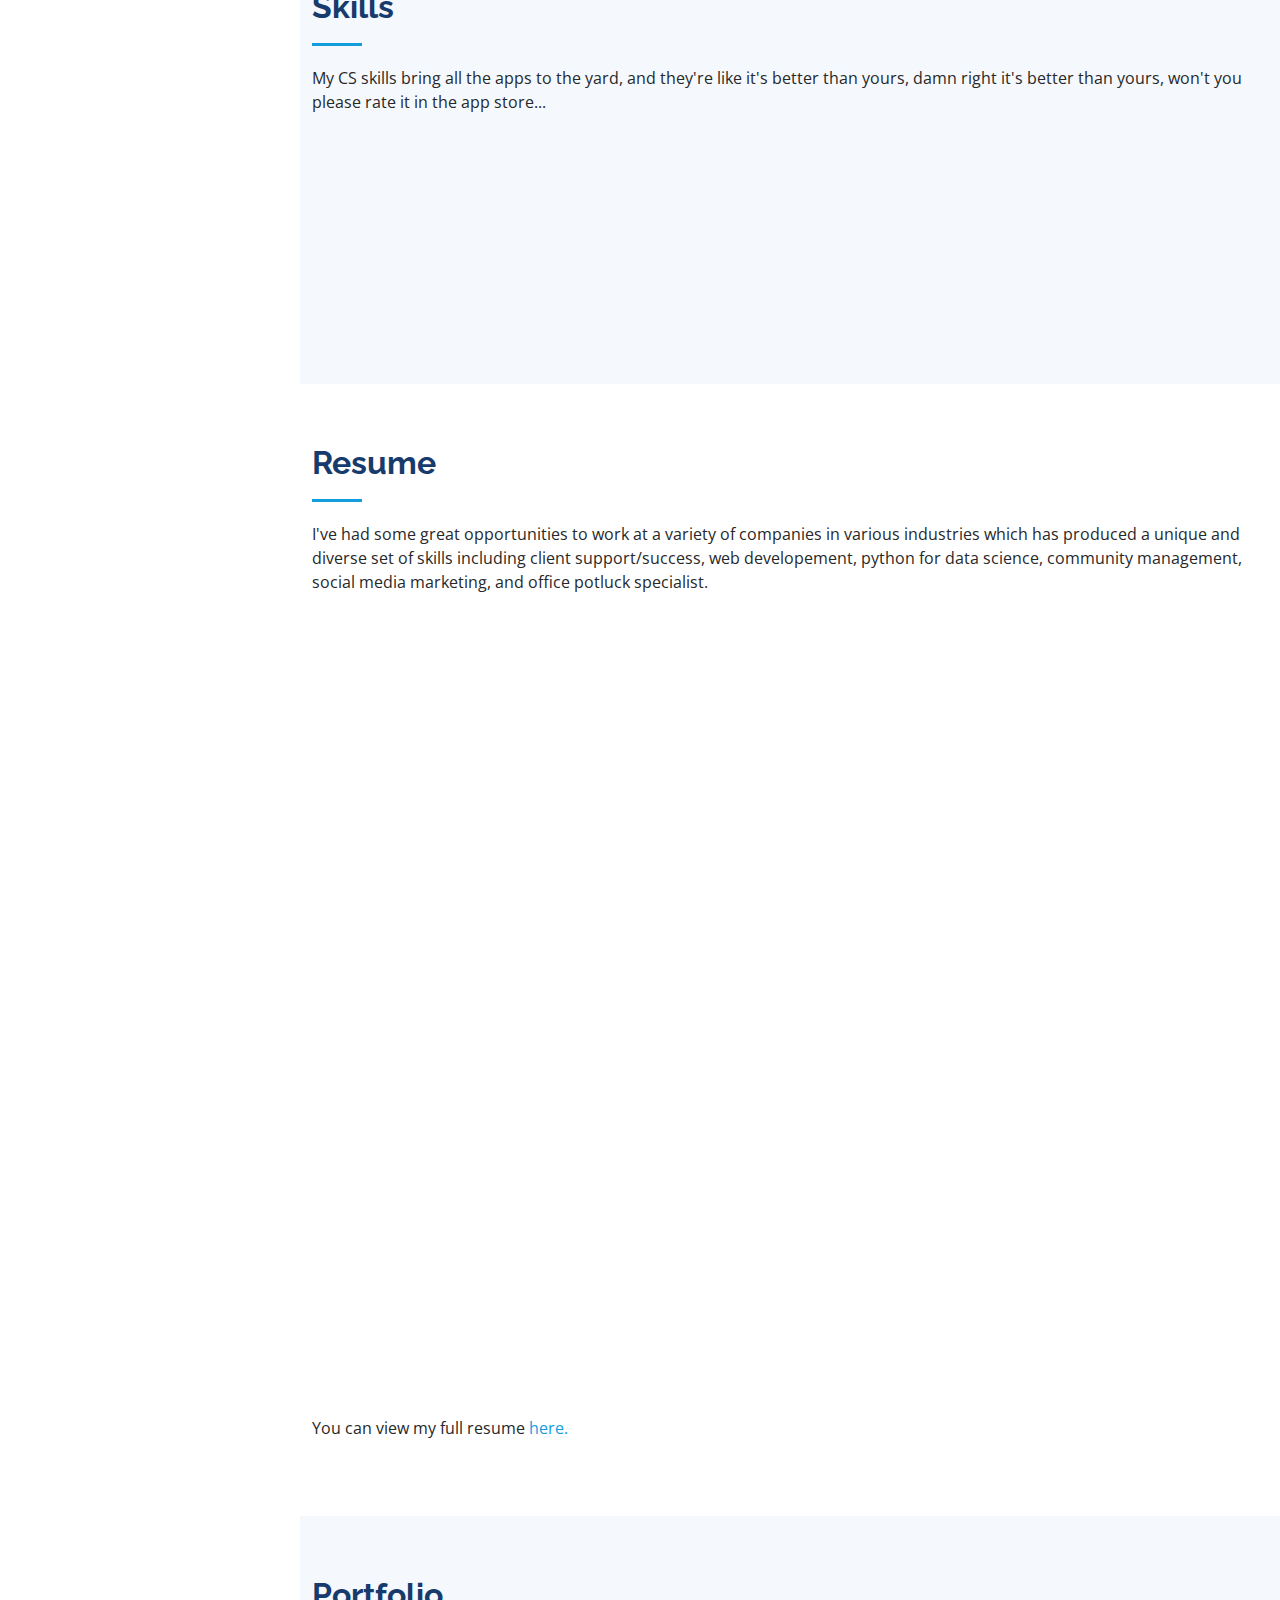
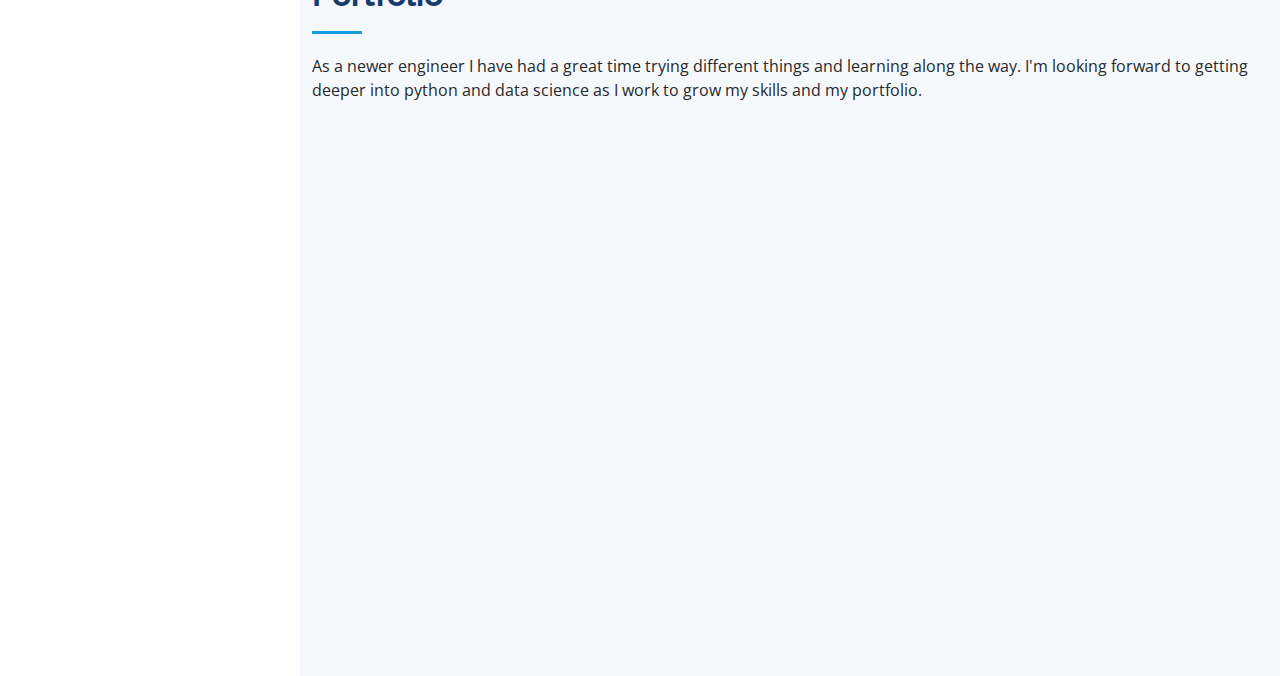
==== commit d1c07e9b: "Updates project pages for LXAI and TbT" ====
--- a/index.html
+++ b/index.html
@@ -335,7 +335,7 @@
             <div class="portfolio-wrap">
               <img src="assets/img/portfolio/portfolio-2.jpg" class="img-fluid" alt="">
               <div class="portfolio-links">
-                <a href="assets/img/portfolio/portfolio-2.jpg" data-gallery="portfolioGallery" class="portfolio-lightbox" title="Tulsa Boomtown Hype Site"><i class="bx bx-plus"></i></a>
+                <a href="assets/img/portfolio/portfolio-2.jpg" data-gallery="portfolioGallery" class="portfolio-lightbox" title="Tulsa Boomtown Hype Site created as the Holberton year 1 capstone project"><i class="bx bx-plus"></i></a>
                 <a href="portfolio-details-tbt.html" title="More Details"><i class="bx bx-link"></i></a>
               </div>
             </div>
@@ -345,7 +345,7 @@
             <div class="portfolio-wrap">
               <img src="assets/img/portfolio/portfolio-3.jpg" class="img-fluid" alt="">
               <div class="portfolio-links">
-                <a href="assets/img/portfolio/portfolio-3.jpg" data-gallery="portfolioGallery" class="portfolio-lightbox" title="App 2"><i class="bx bx-plus"></i></a>
+                <a href="assets/img/portfolio/portfolio-3.jpg" data-gallery="portfolioGallery" class="portfolio-lightbox" title="An image recognition project built for the City of Tulsa to track bike lane usage"><i class="bx bx-plus"></i></a>
                 <a href="portfolio-details.html" title="More Details"><i class="bx bx-link"></i></a>
               </div>
             </div>
@@ -355,7 +355,7 @@
             <div class="portfolio-wrap">
               <img src="assets/img/portfolio/portfolio-5.jpg" class="img-fluid" alt="">
               <div class="portfolio-links">
-                <a href="assets/img/portfolio/portfolio-5.jpg" data-gallery="portfolioGallery" class="portfolio-lightbox" title="Web 2"><i class="bx bx-plus"></i></a>
+                <a href="assets/img/portfolio/portfolio-5.jpg" data-gallery="portfolioGallery" class="portfolio-lightbox" title="A static website portfolio project built using bootstrap"><i class="bx bx-plus"></i></a>
                 <a href="portfolio-details.html" title="More Details"><i class="bx bx-link"></i></a>
               </div>
             </div>
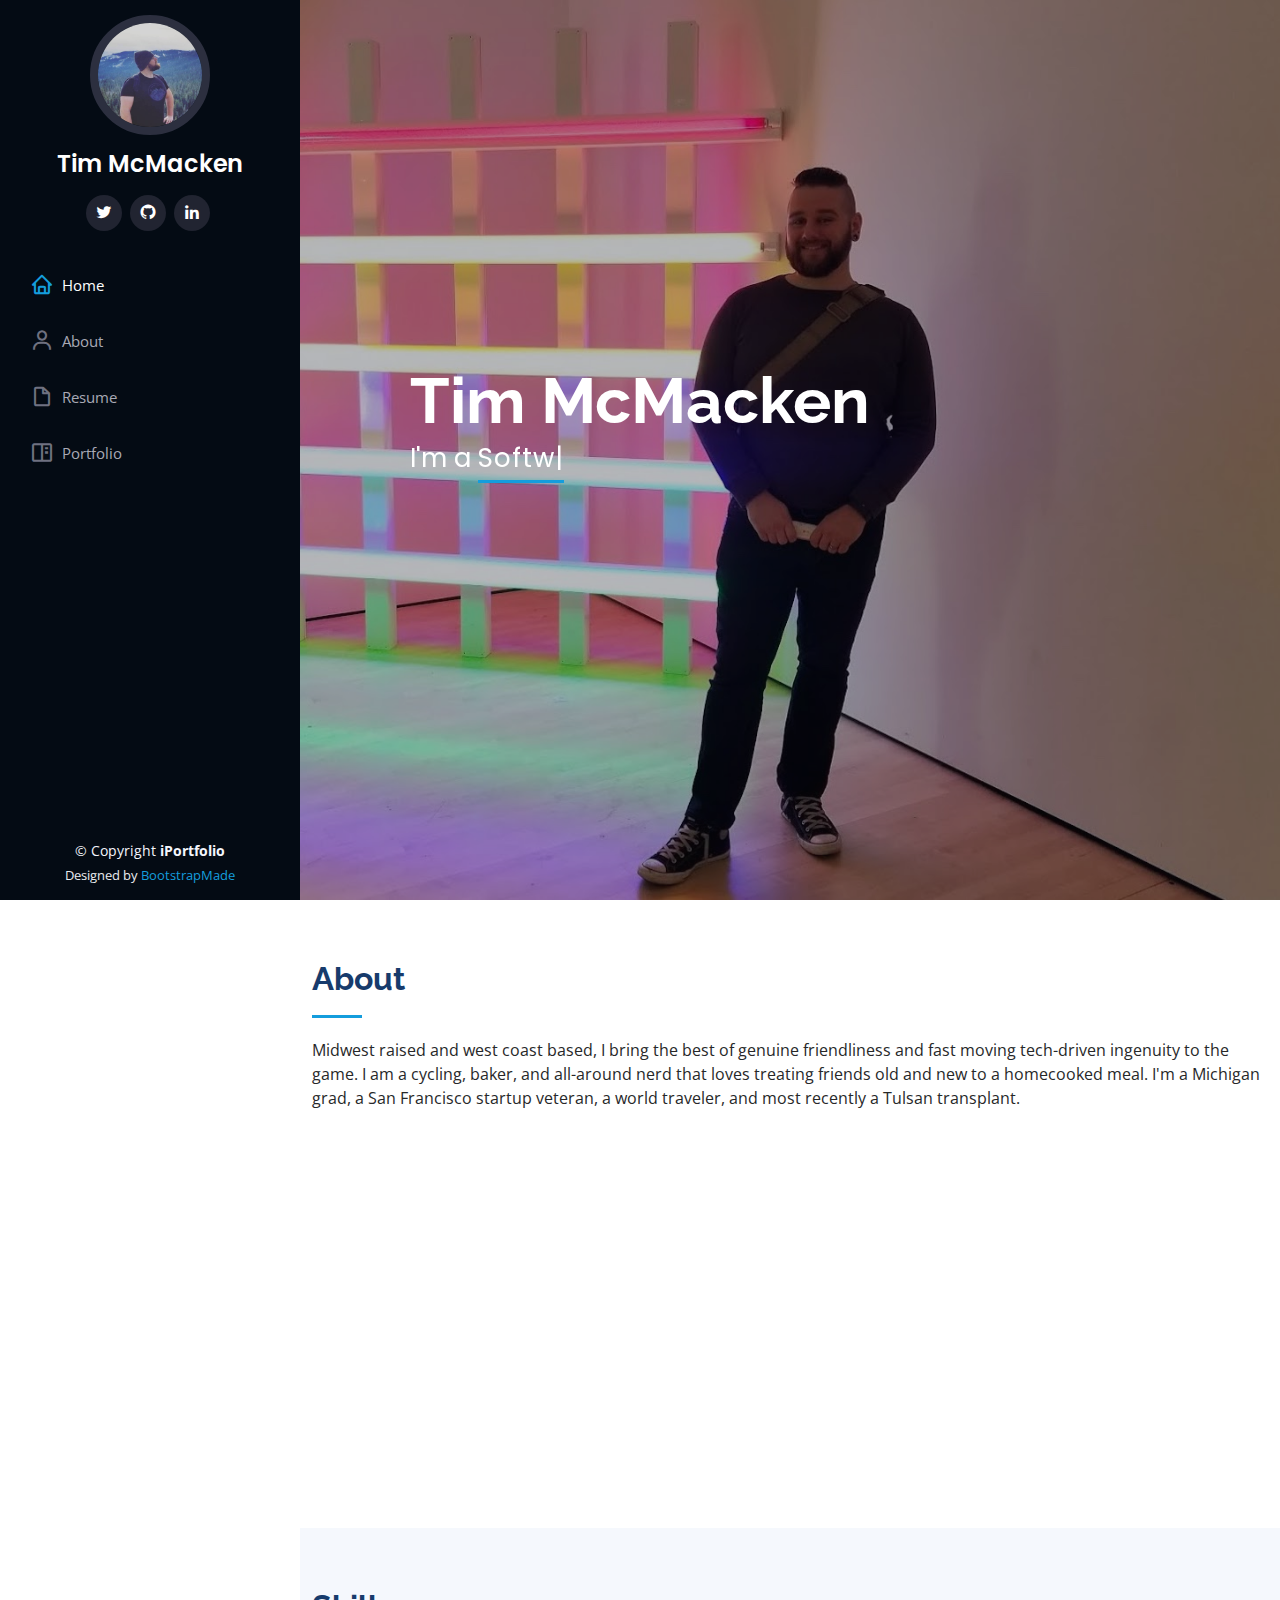
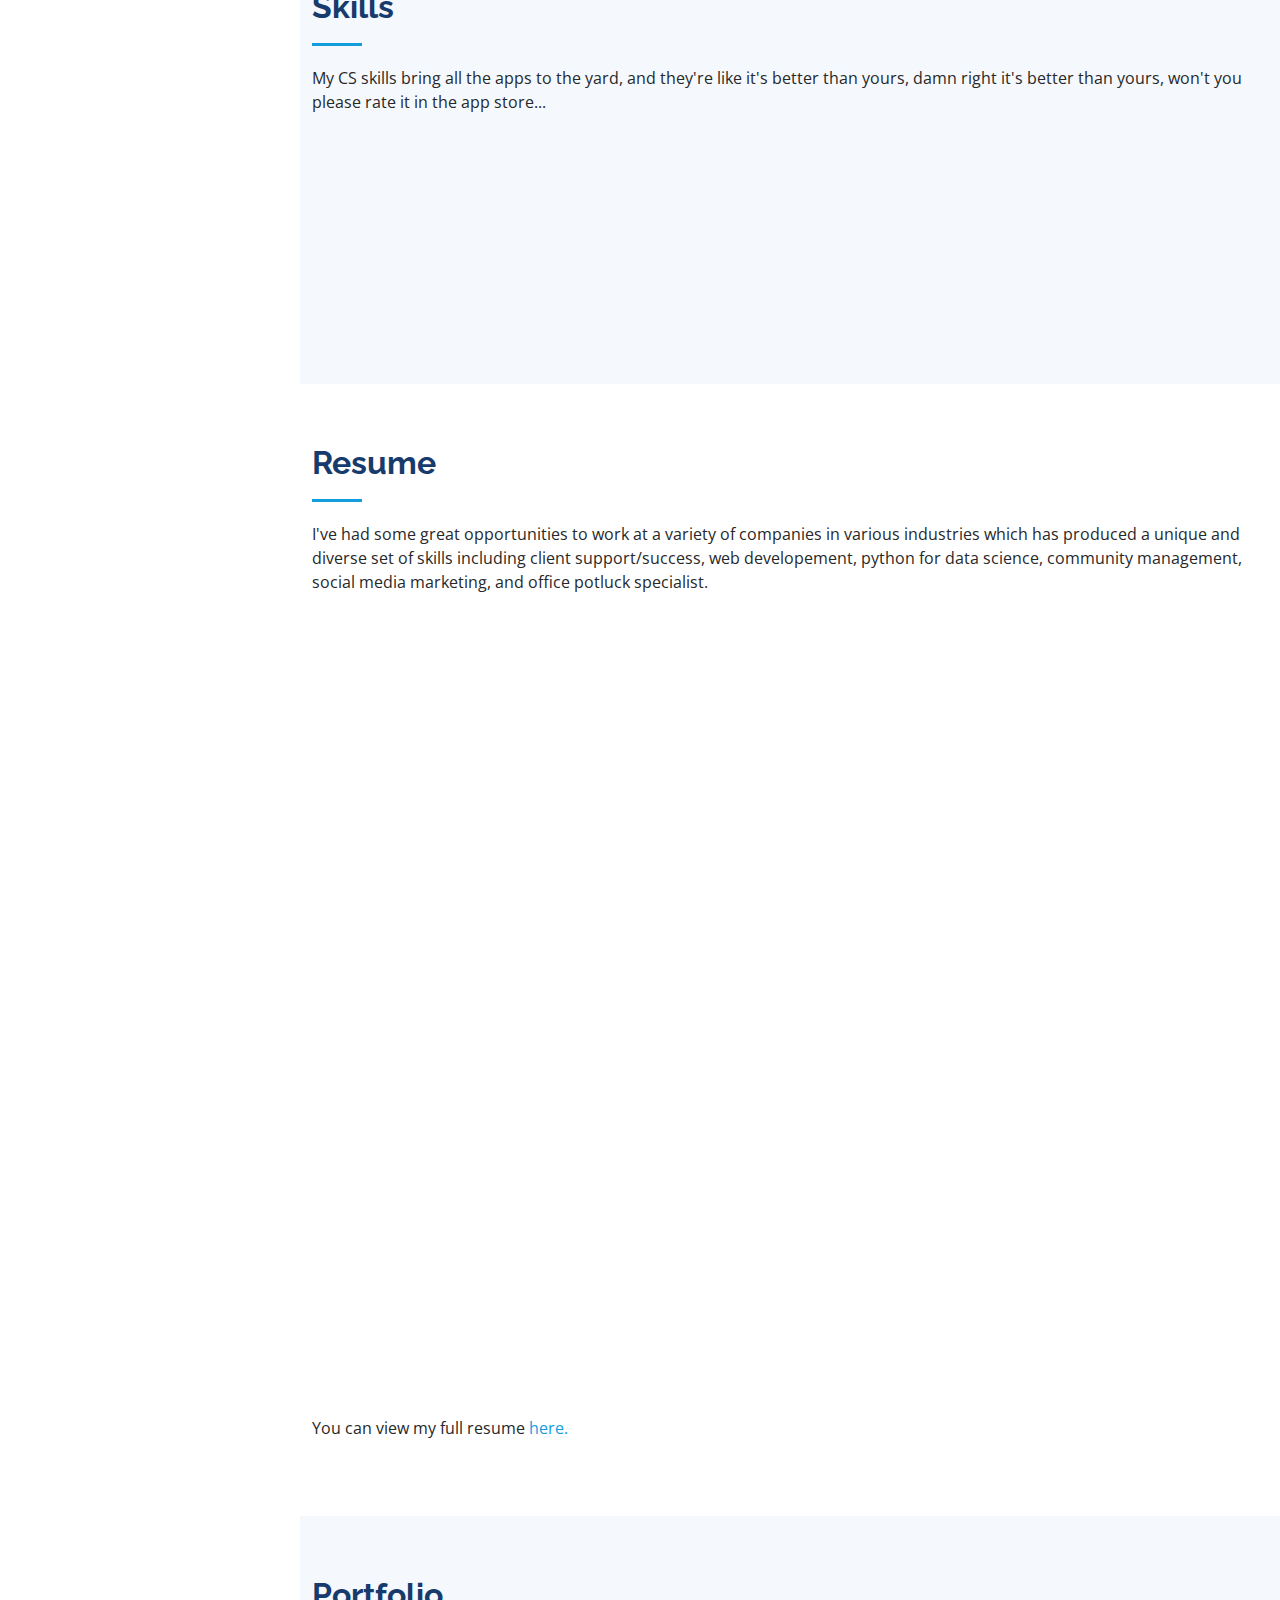
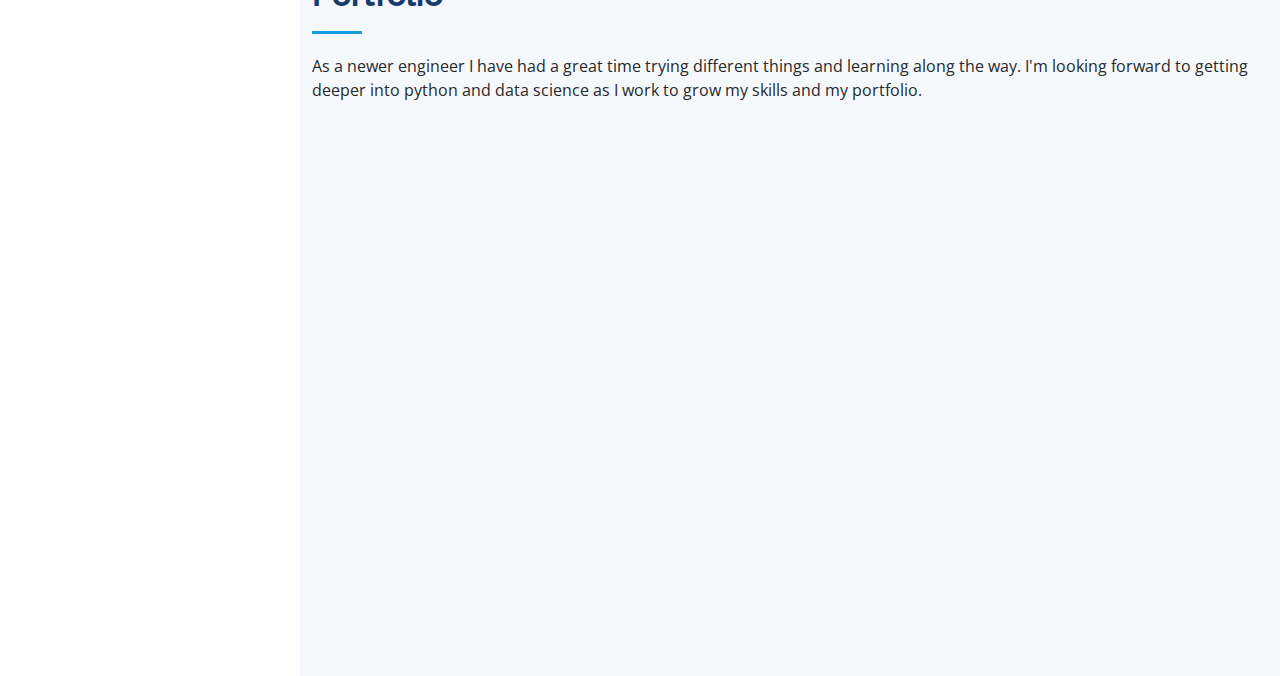
==== commit d2339f58: "Adds project page for udp" ====
--- a/index.html
+++ b/index.html
@@ -346,7 +346,7 @@
               <img src="assets/img/portfolio/portfolio-3.jpg" class="img-fluid" alt="">
               <div class="portfolio-links">
                 <a href="assets/img/portfolio/portfolio-3.jpg" data-gallery="portfolioGallery" class="portfolio-lightbox" title="An image recognition project built for the City of Tulsa to track bike lane usage"><i class="bx bx-plus"></i></a>
-                <a href="portfolio-details.html" title="More Details"><i class="bx bx-link"></i></a>
+                <a href="portfolio-details-udp.html" title="More Details"><i class="bx bx-link"></i></a>
               </div>
             </div>
           </div>
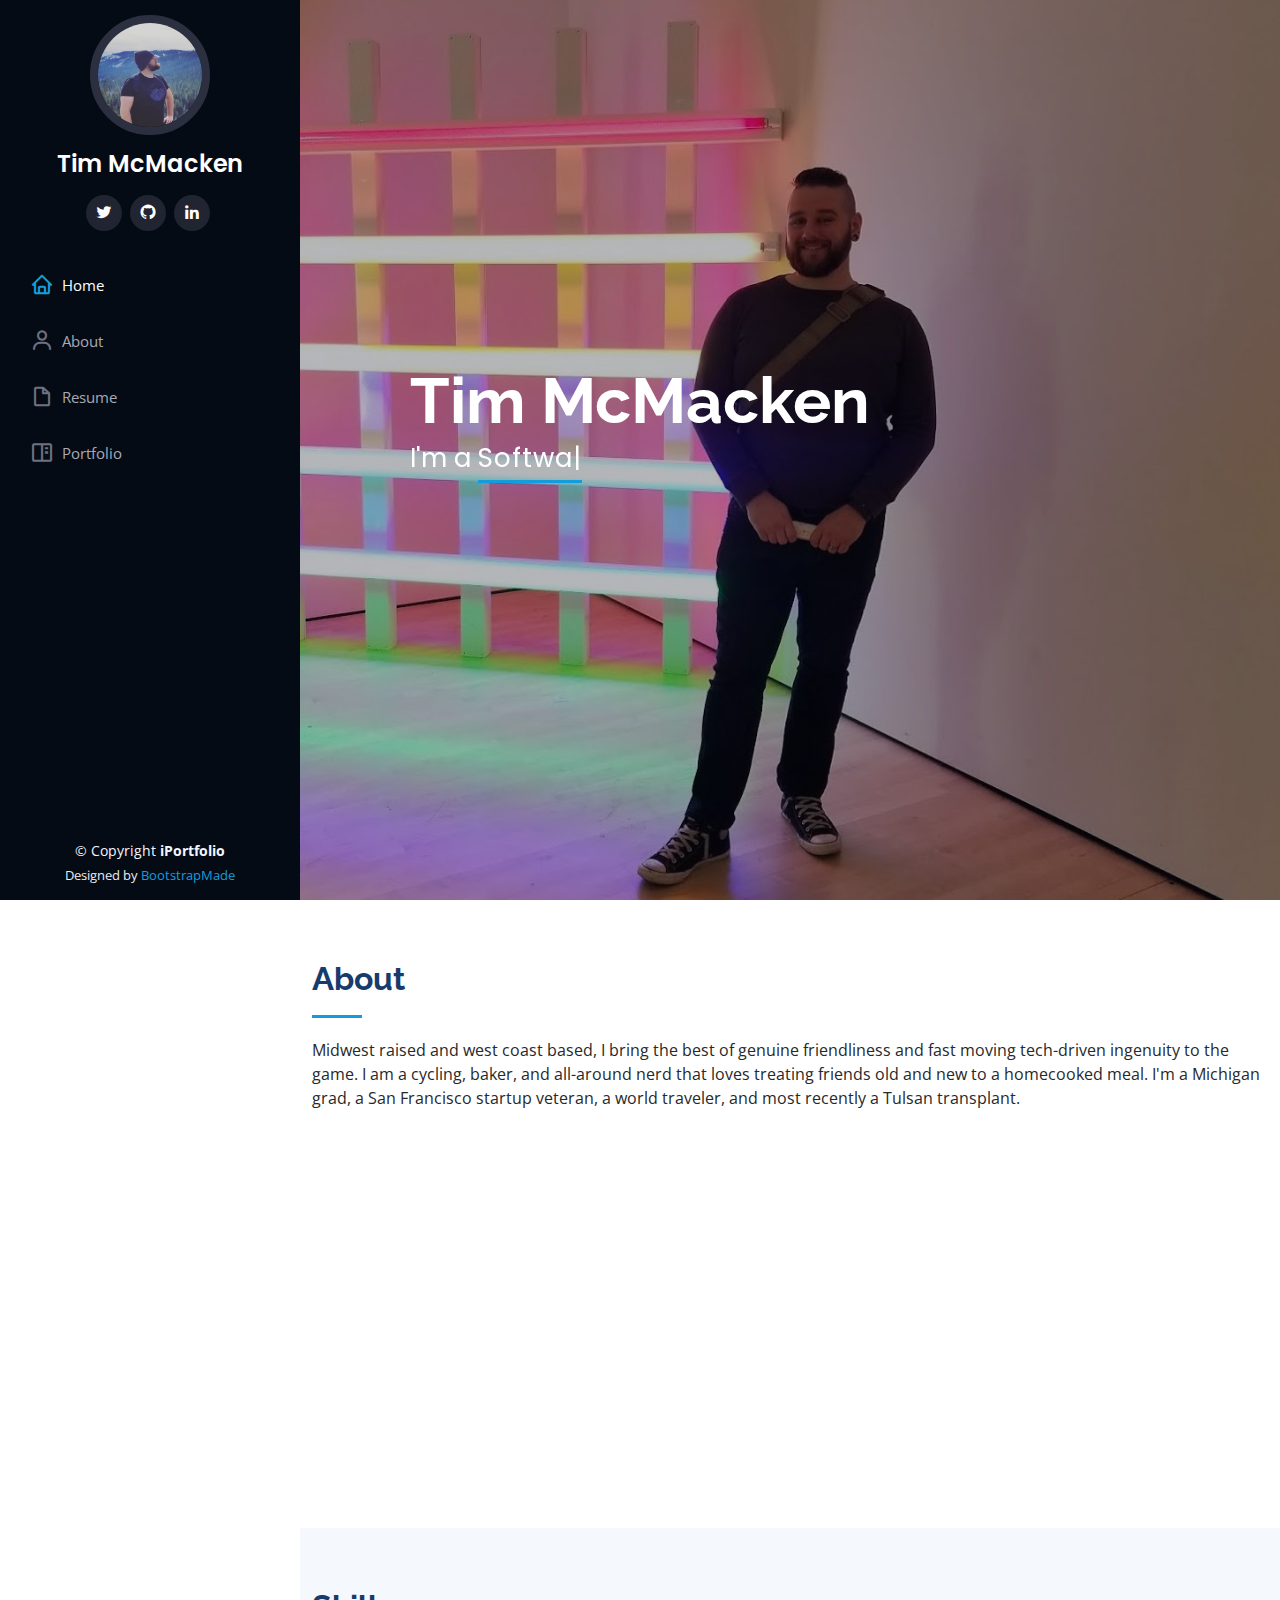
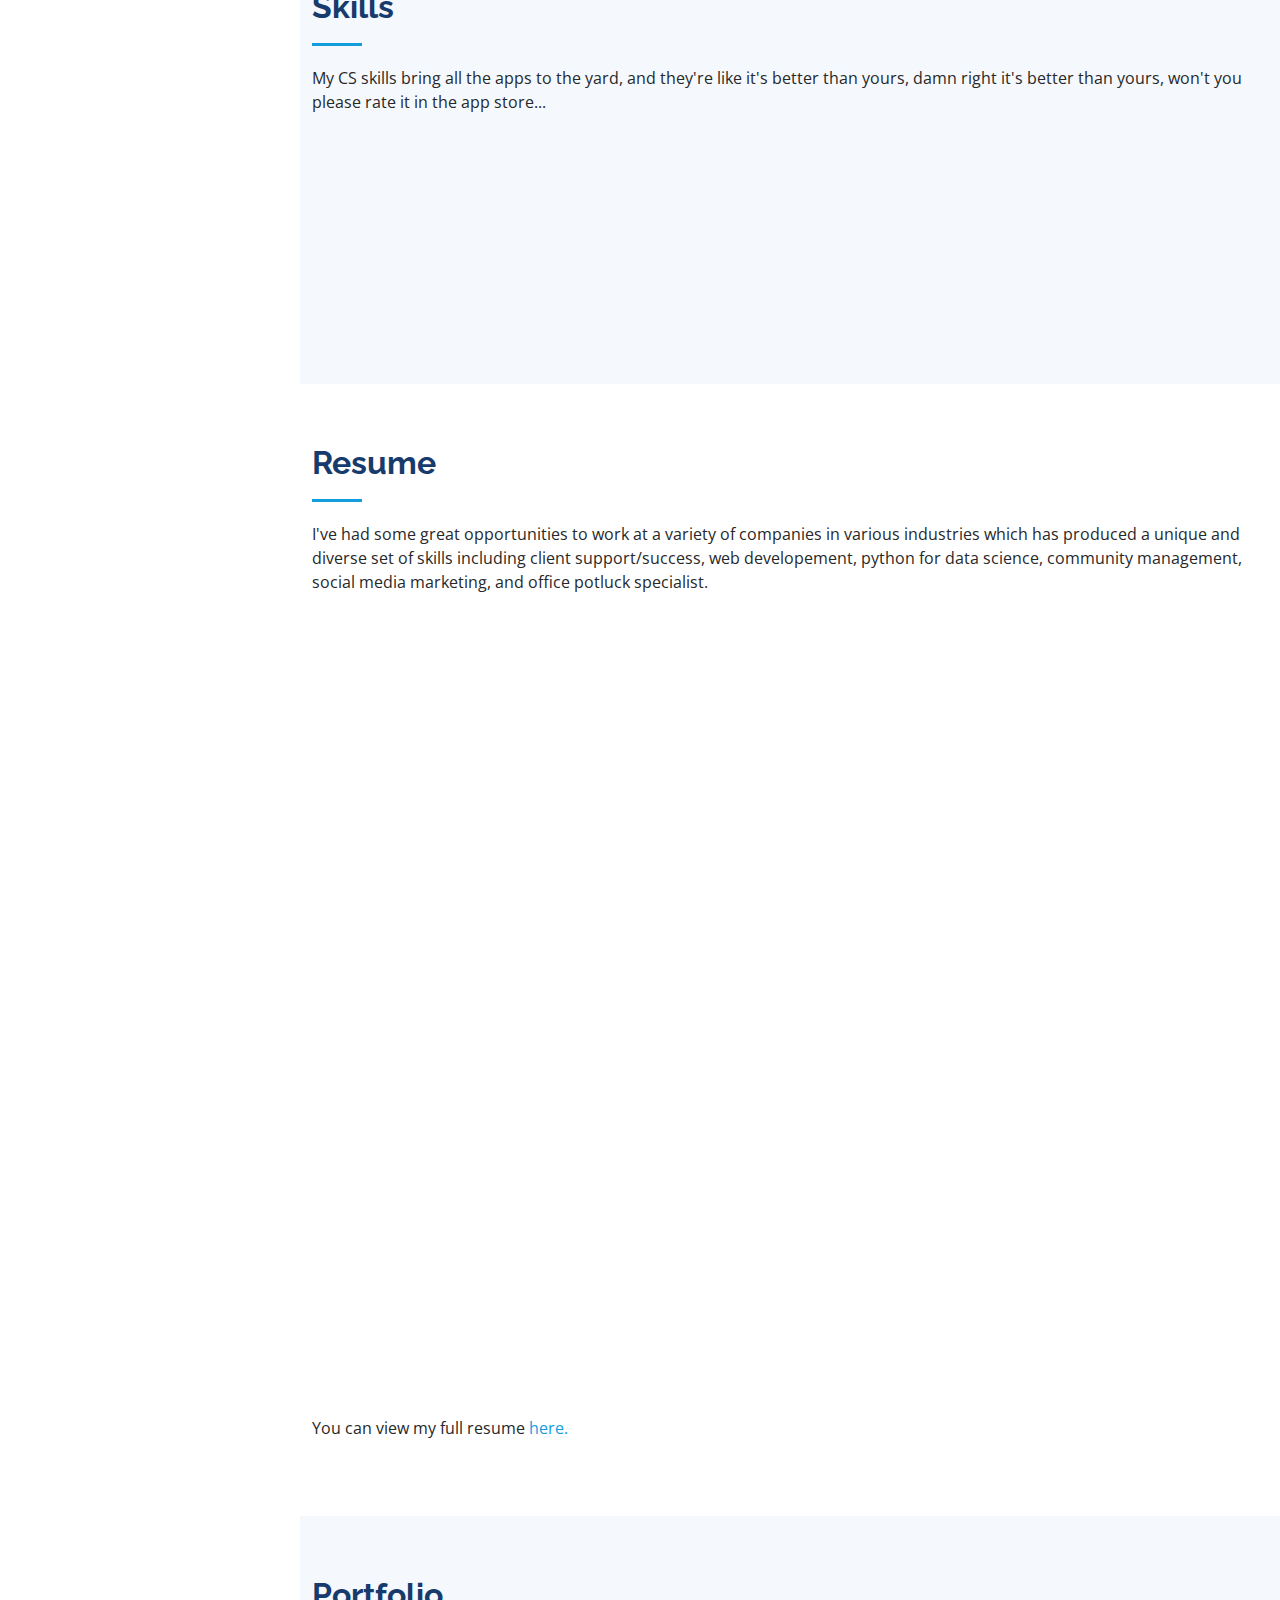
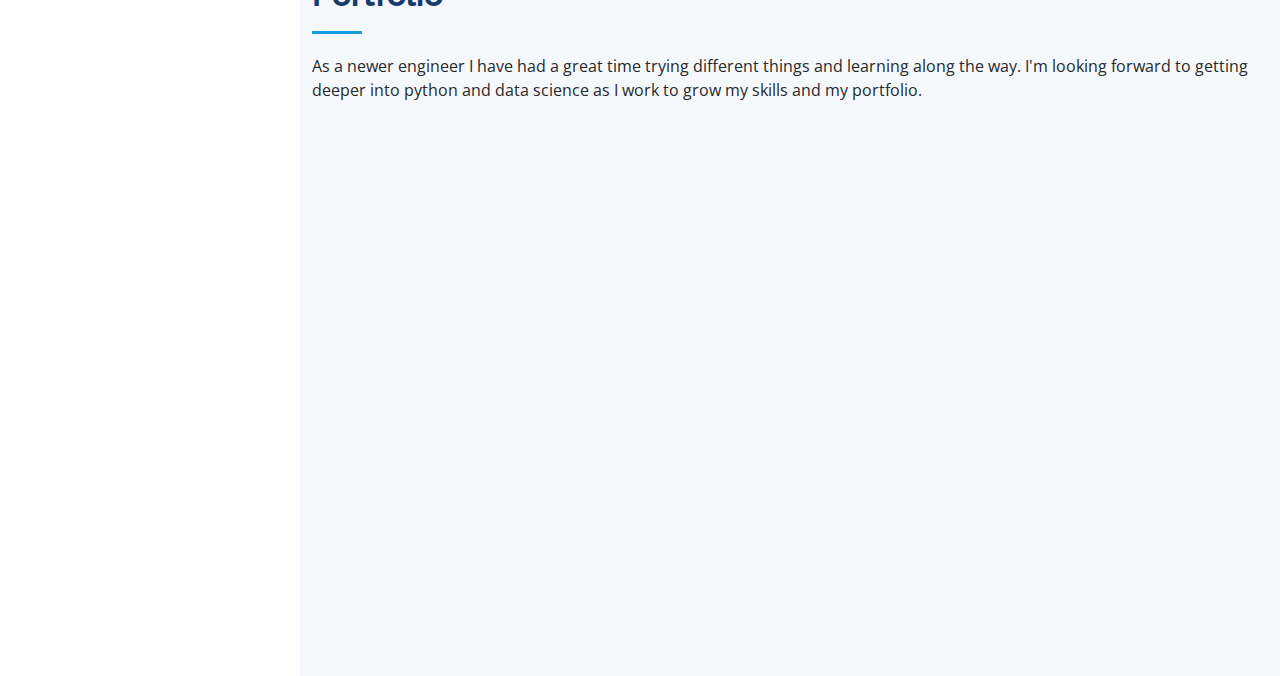
==== commit c3207abe: "Lats portfolio updates" ====
--- a/index.html
+++ b/index.html
@@ -346,7 +346,7 @@
               <img src="assets/img/portfolio/portfolio-3.jpg" class="img-fluid" alt="">
               <div class="portfolio-links">
                 <a href="assets/img/portfolio/portfolio-3.jpg" data-gallery="portfolioGallery" class="portfolio-lightbox" title="An image recognition project built for the City of Tulsa to track bike lane usage"><i class="bx bx-plus"></i></a>
-                <a href="portfolio-details-udp.html" title="More Details"><i class="bx bx-link"></i></a>
+                <a href="portfolio-details-udp.html" title="An Image recognition project for the Urban Data Pioneers and City of TUlsa"><i class="bx bx-link"></i></a>
               </div>
             </div>
           </div>
@@ -356,7 +356,7 @@
               <img src="assets/img/portfolio/portfolio-5.jpg" class="img-fluid" alt="">
               <div class="portfolio-links">
                 <a href="assets/img/portfolio/portfolio-5.jpg" data-gallery="portfolioGallery" class="portfolio-lightbox" title="A static website portfolio project built using bootstrap"><i class="bx bx-plus"></i></a>
-                <a href="portfolio-details.html" title="More Details"><i class="bx bx-link"></i></a>
+                <a href="portfolio-details-smile.html" title="A Front end webdev project for Holberton School"><i class="bx bx-link"></i></a>
               </div>
             </div>
           </div>
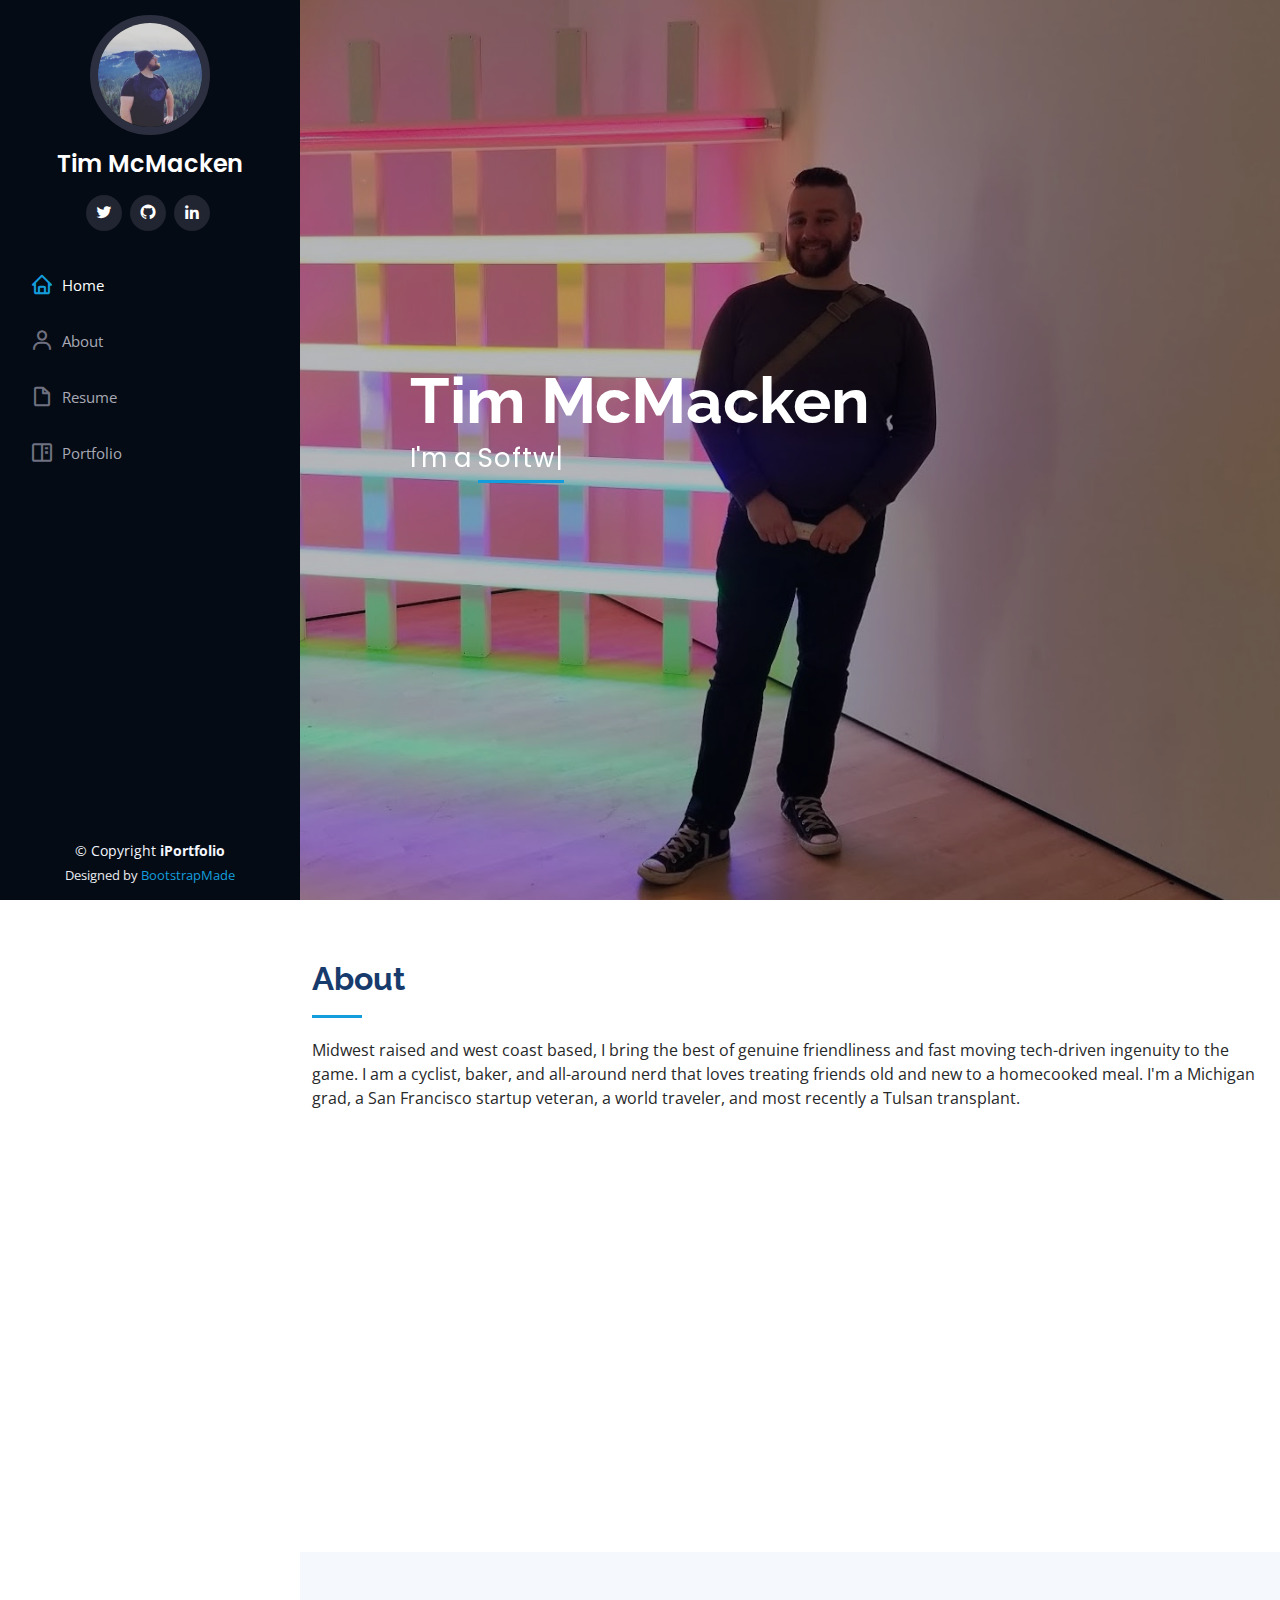
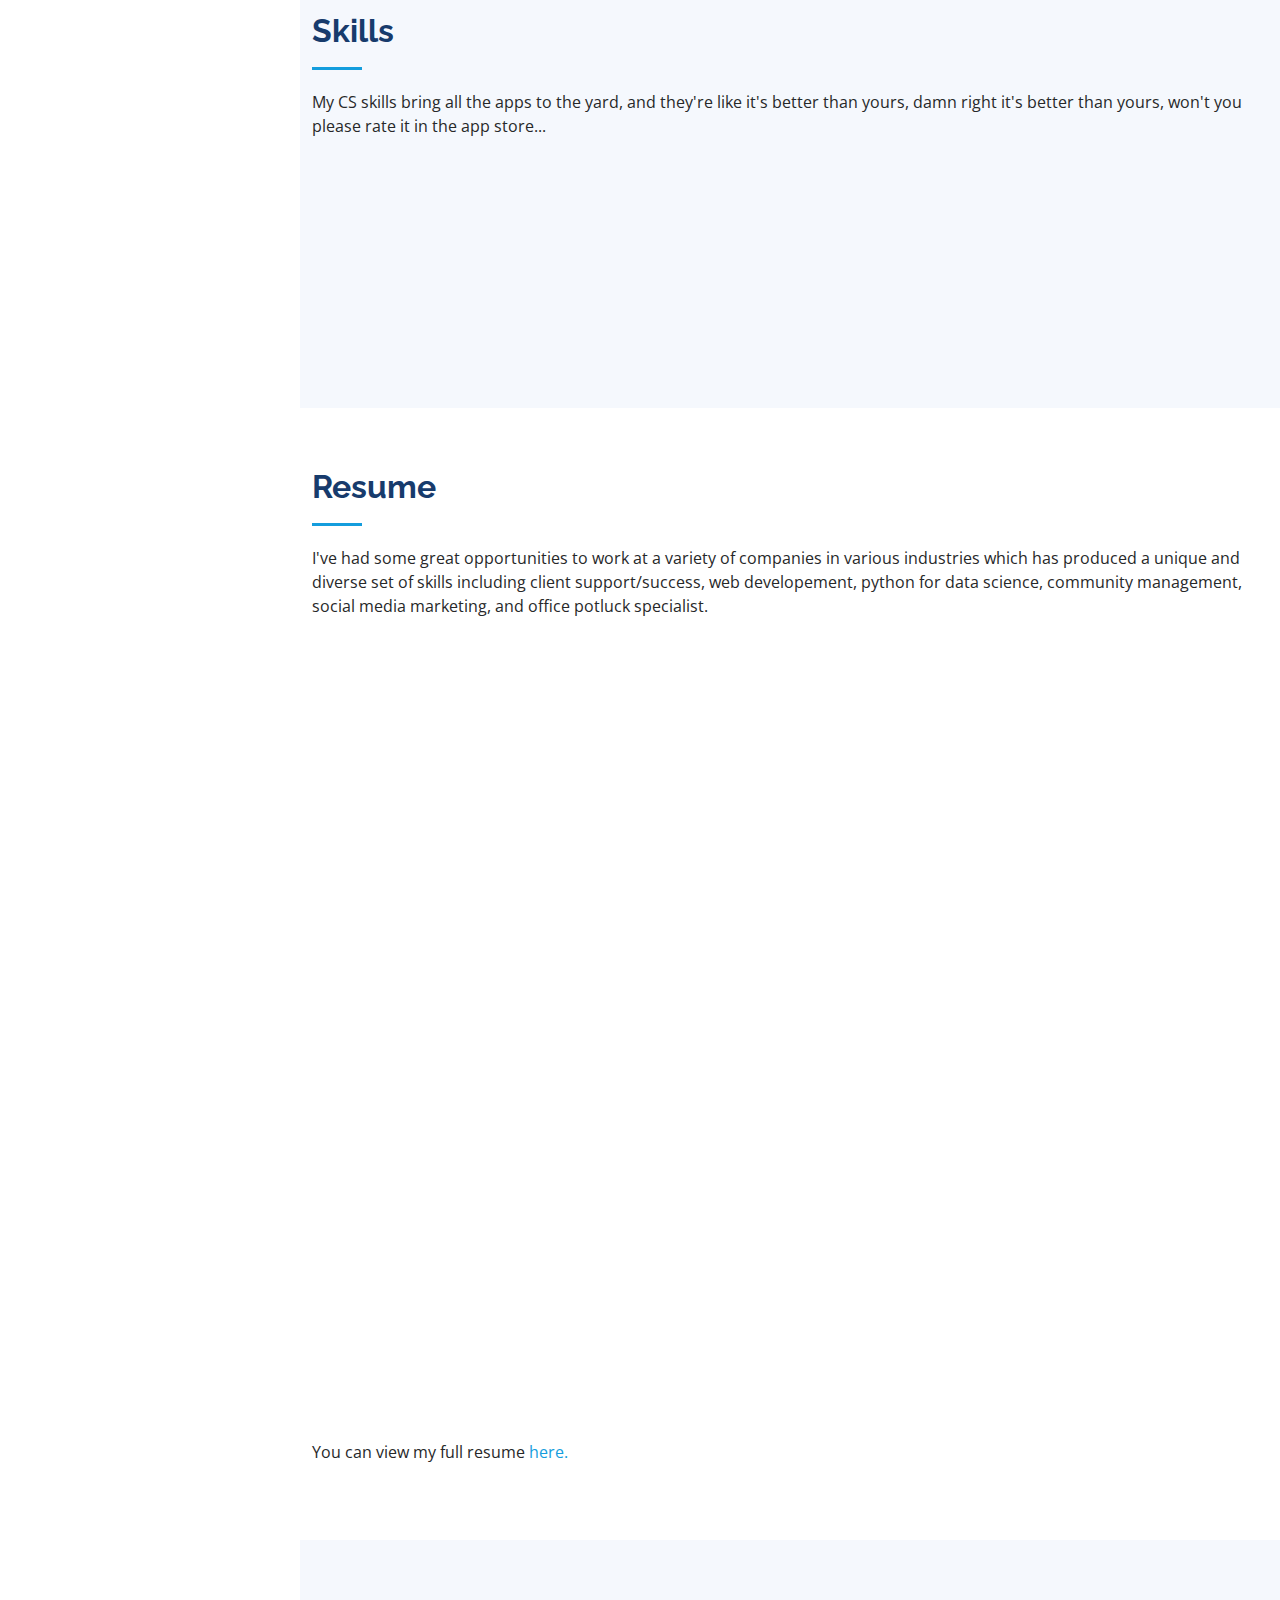
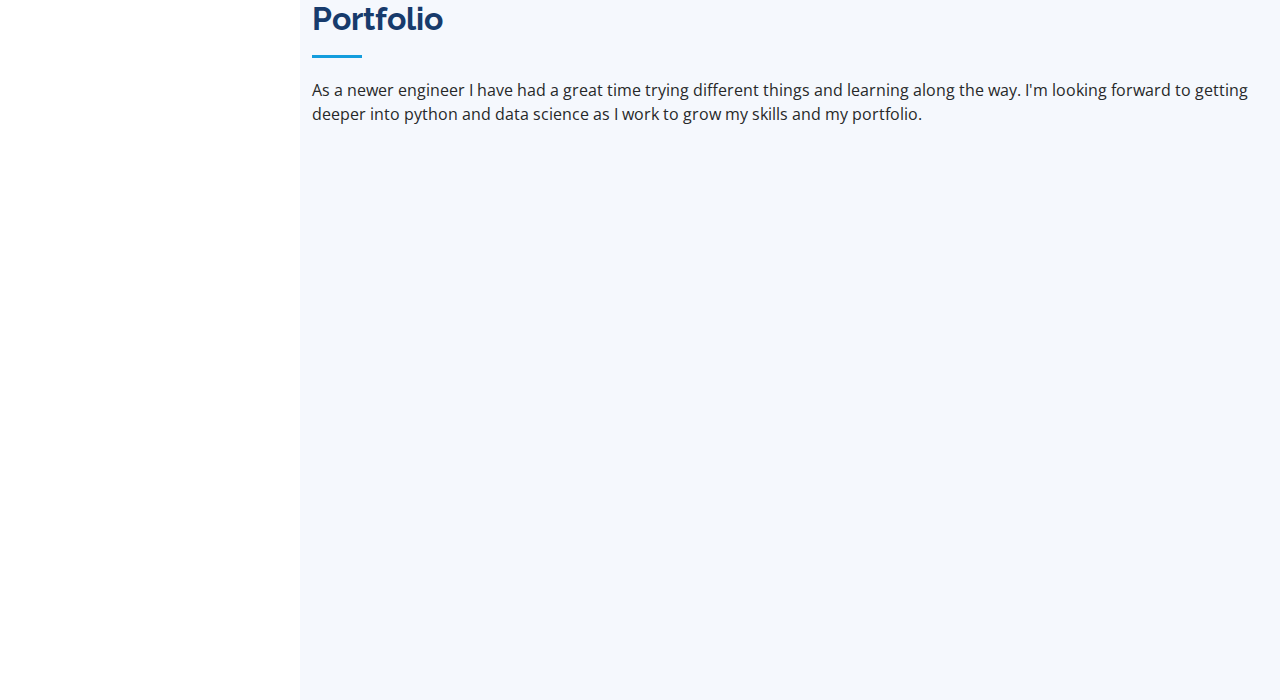
==== commit 989cfe44: "Typos fix and updates to home page" ====
--- a/index.html
+++ b/index.html
@@ -83,7 +83,10 @@
 
         <div class="section-title">
           <h2>About</h2>
-          <p>Midwest raised and west coast based, I bring the best of genuine friendliness and fast moving tech-driven ingenuity to the game. I am a cycling, baker, and all-around nerd that loves treating friends old and new to a homecooked meal. I'm a Michigan grad, a San Francisco startup veteran,  a world traveler, and most recently a Tulsan transplant.</p>
+          <p>Midwest raised and west coast based, I bring the best of genuine friendliness and 
+            fast moving tech-driven ingenuity to the game. I am a cyclist, baker, and all-around 
+            nerd that loves treating friends old and new to a homecooked meal. I'm a Michigan grad, 
+            a San Francisco startup veteran,  a world traveler, and most recently a Tulsan transplant.</p>
         </div>
 
         <div class="row">
@@ -93,22 +96,25 @@
           <div class="col-lg-8 pt-4 pt-lg-0 content" data-aos="fade-left">
             <h3>Fullstack Software Engineer</h3>
             <p class="fst-italic">
-              As a software engineer I am following my passion for driving positive impact. Whether a project is big or small, I want to use my time to build software solutions that help people. I take pride in pouring my heart and soul into the work that I do and want to bring that to a great new project.
+              As a software engineer I am following my passion for driving positive impact. 
+              Whether a project is big or small, I want to use my time to build software 
+              solutions that help people. I take pride in pouring my heart and soul into the work 
+              that I do and want to bring that to a great new project.
             </p>
             <div class="row">
               <div class="col-lg-6">
                 <ul>
-                  <li><i class="bi bi-chevron-right"></i> <strong>Birthday:</strong> <span>1 May 1987</span></li>
+                  <li><i class="bi bi-chevron-right"></i> <strong>Bday:</strong> <span>May 1</span></li>
                   <li><i class="bi bi-chevron-right"></i> <strong>Website:</strong> <span>This one!</span></li>
-                  <li><i class="bi bi-chevron-right"></i> <strong>Phone:</strong> <span>+510 693 8549</span></li>
+                  <li><i class="bi bi-chevron-right"></i> <strong>Phone:</strong> <span>Five One Zero 693 Eighty Five 49</span></li>
                   <li><i class="bi bi-chevron-right"></i> <strong>City:</strong> <span>San Francisco, USA</span></li>
                 </ul>
               </div>
               <div class="col-lg-6">
                 <ul>
-                  <li><i class="bi bi-chevron-right"></i> <strong>Age:</strong> <span>34</span></li>
+                  <li><i class="bi bi-chevron-right"></i> <strong>Cake or Pie:</strong> <span>Pie for sure</span></li>
                   <li><i class="bi bi-chevron-right"></i> <strong>Degree:</strong> <span>BA History UMich</span></li>
-                  <li><i class="bi bi-chevron-right"></i> <strong>Email:</strong> <span>timmcmackenjr@gmail.com</span></li>
+                  <li><i class="bi bi-chevron-right"></i> <strong>Email:</strong> <span>timmcmackenjr at gmail</span></li>
                   <li><i class="bi bi-chevron-right"></i> <strong>Freelance:</strong> <span>Available</span></li>
                 </ul>
               </div>
@@ -182,7 +188,7 @@
           <div class="col-lg-6" data-aos="fade-up">
 
             <div class="progress">
-              <span class="skill">Client Support/Success <i class="val">100%</i></span>
+              <span class="skill">People Ops & Project Mgmt <i class="val">100%</i></span>
               <div class="progress-bar-wrap">
                 <div class="progress-bar" role="progressbar" aria-valuenow="100" aria-valuemin="0" aria-valuemax="100"></div>
               </div>
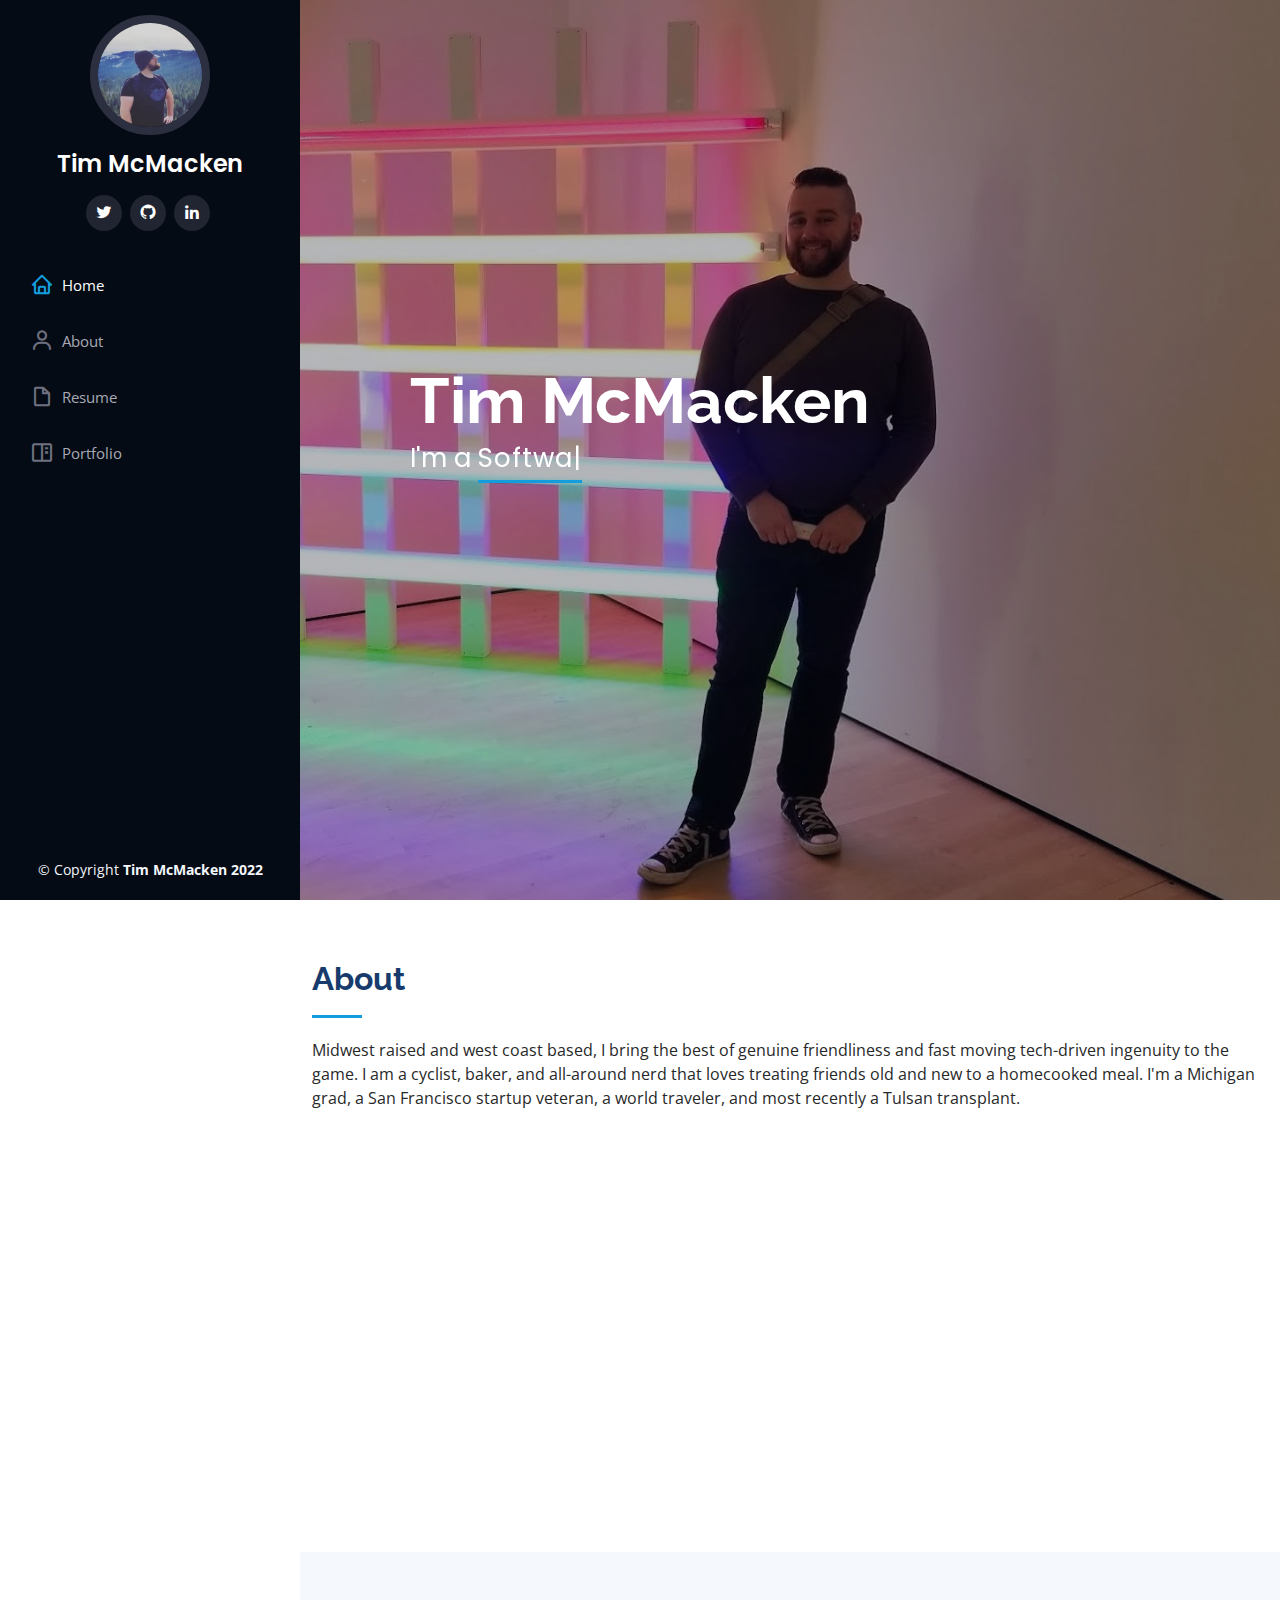
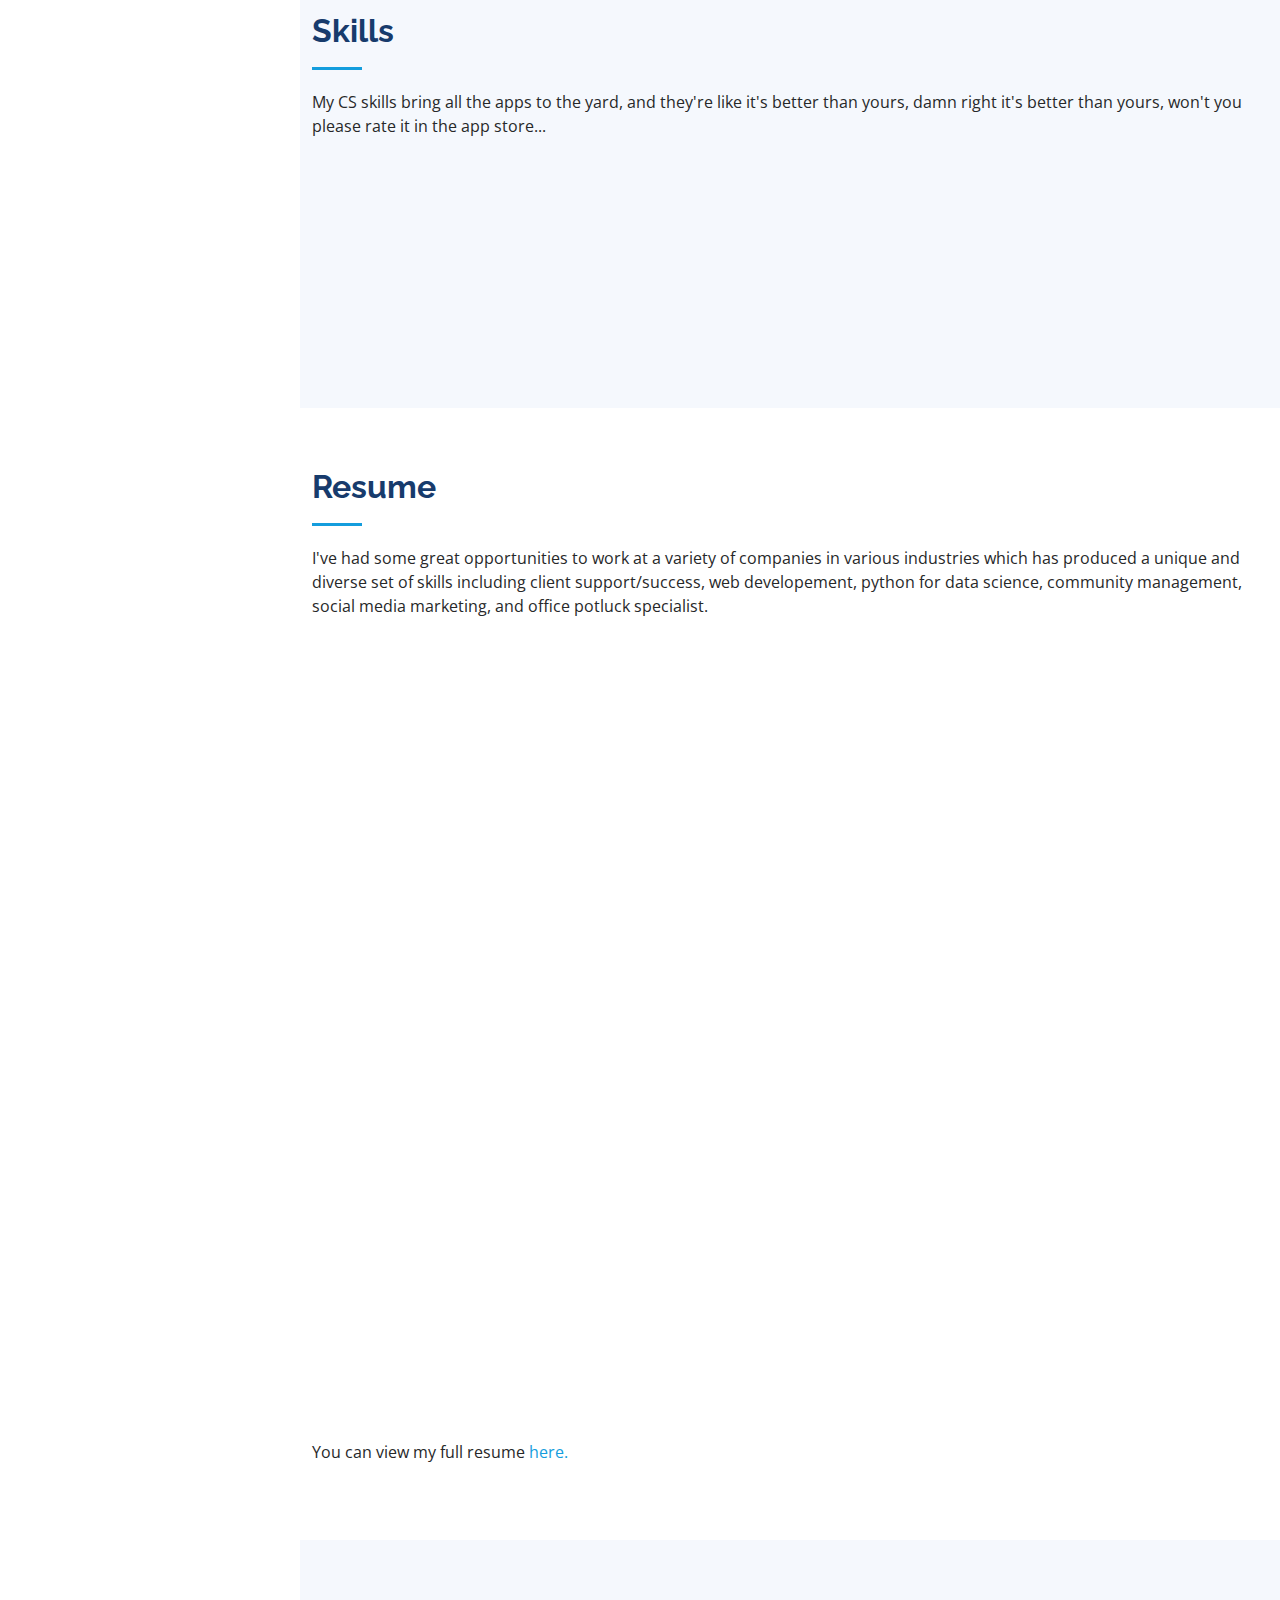
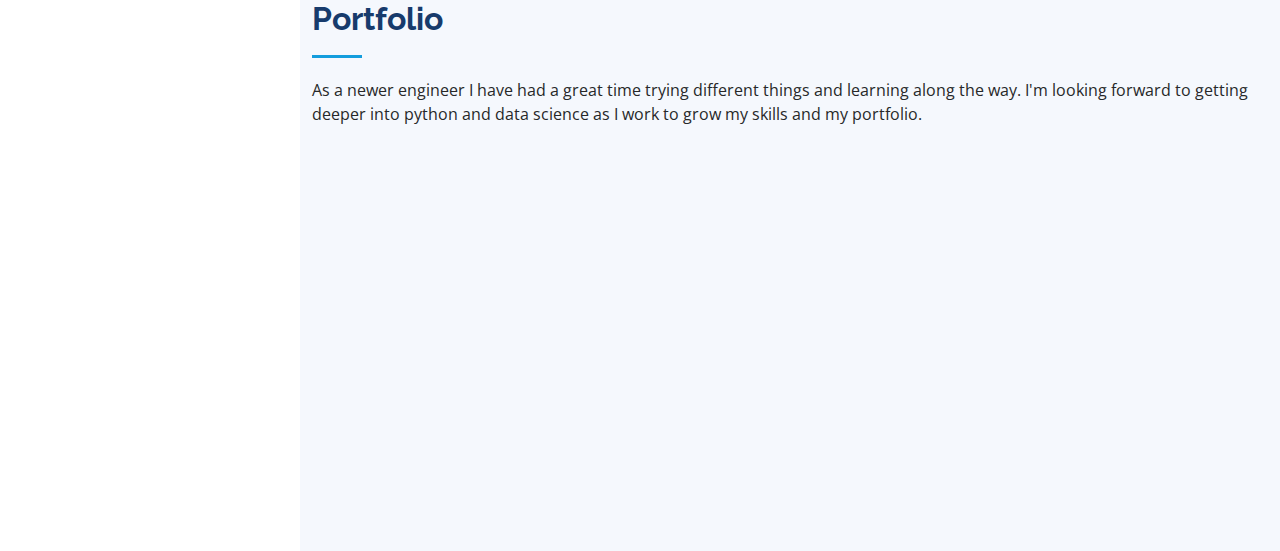
==== commit e29a9b8f: "Trimming out sections that are unused" ====
--- a/index.html
+++ b/index.html
@@ -48,9 +48,9 @@
         <img src="assets/img/profile-img.jpg" alt="" class="img-fluid rounded-circle">
         <h1 class="text-light"><a href="index.html">Tim McMacken</a></h1>
         <div class="social-links mt-3 text-center">
-          <a href="https://twitter.com/CmdMine" class="twitter"><i class="bx bxl-twitter"></i></a>
-          <a href="https://github.com/TMcMac/" class="github"><i class="bx bxl-github"></i></a>
-          <a href="https://www.linkedin.com/in/timmcmacken/" class="linkedin"><i class="bx bxl-linkedin"></i></a>
+          <a href="https://twitter.com/CmdMine" class="twitter" target="_blank"><i class="bx bxl-twitter"></i></a>
+          <a href="https://github.com/TMcMac/" class="github" target="_blank"><i class="bx bxl-github"></i></a>
+          <a href="https://www.linkedin.com/in/timmcmacken/" class="linkedin" target="_blank"><i class="bx bxl-linkedin"></i></a>
         </div>
       </div>
 
@@ -180,7 +180,8 @@
 
         <div class="section-title">
           <h2>Skills</h2>
-          <p>My CS skills bring all the apps to the yard, and they're like it's better than yours, damn right it's better than yours, won't you please rate it in the app store...</p>
+          <p>My CS skills bring all the apps to the yard, and they're like it's better than yours, 
+            damn right it's better than yours, won't you please rate it in the app store...</p>
         </div>
 
         <div class="row skills-content">
@@ -392,50 +393,7 @@
       </div>
     </section><!-- End Portfolio Section -->
 
-    <!-- ======= Services Section =======
-    <section id="services" class="services">
-      <div class="container">
-
-        <div class="section-title">
-          <h2>Services</h2>
-          <p>Magnam dolores commodi suscipit. Necessitatibus eius consequatur ex aliquid fuga eum quidem. Sit sint consectetur velit. Quisquam quos quisquam cupiditate. Et nemo qui impedit suscipit alias ea. Quia fugiat sit in iste officiis commodi quidem hic quas.</p>
-        </div>
-
-        <div class="row">
-          <div class="col-lg-4 col-md-6 icon-box" data-aos="fade-up">
-            <div class="icon"><i class="bi bi-briefcase"></i></div>
-            <h4 class="title"><a href="">Lorem Ipsum</a></h4>
-            <p class="description">Voluptatum deleniti atque corrupti quos dolores et quas molestias excepturi sint occaecati cupiditate non provident</p>
-          </div>
-          <div class="col-lg-4 col-md-6 icon-box" data-aos="fade-up" data-aos-delay="100">
-            <div class="icon"><i class="bi bi-card-checklist"></i></div>
-            <h4 class="title"><a href="">Dolor Sitema</a></h4>
-            <p class="description">Minim veniam, quis nostrud exercitation ullamco laboris nisi ut aliquip ex ea commodo consequat tarad limino ata</p>
-          </div>
-          <div class="col-lg-4 col-md-6 icon-box" data-aos="fade-up" data-aos-delay="200">
-            <div class="icon"><i class="bi bi-bar-chart"></i></div>
-            <h4 class="title"><a href="">Sed ut perspiciatis</a></h4>
-            <p class="description">Duis aute irure dolor in reprehenderit in voluptate velit esse cillum dolore eu fugiat nulla pariatur</p>
-          </div>
-          <div class="col-lg-4 col-md-6 icon-box" data-aos="fade-up" data-aos-delay="300">
-            <div class="icon"><i class="bi bi-binoculars"></i></div>
-            <h4 class="title"><a href="">Magni Dolores</a></h4>
-            <p class="description">Excepteur sint occaecat cupidatat non proident, sunt in culpa qui officia deserunt mollit anim id est laborum</p>
-          </div>
-          <div class="col-lg-4 col-md-6 icon-box" data-aos="fade-up" data-aos-delay="400">
-            <div class="icon"><i class="bi bi-brightness-high"></i></div>
-            <h4 class="title"><a href="">Nemo Enim</a></h4>
-            <p class="description">At vero eos et accusamus et iusto odio dignissimos ducimus qui blanditiis praesentium voluptatum deleniti atque</p>
-          </div>
-          <div class="col-lg-4 col-md-6 icon-box" data-aos="fade-up" data-aos-delay="500">
-            <div class="icon"><i class="bi bi-calendar4-week"></i></div>
-            <h4 class="title"><a href="">Eiusmod Tempor</a></h4>
-            <p class="description">Et harum quidem rerum facilis est et expedita distinctio. Nam libero tempore, cum soluta nobis est eligendi</p>
-          </div>
-        </div>
-
-      </div>
-    </section> End Services Section -->
+    
 
     <!-- ======= Testimonials Section =======
     <section id="testimonials" class="testimonials section-bg">
@@ -596,14 +554,10 @@
   <footer id="footer">
     <div class="container">
       <div class="copyright">
-        &copy; Copyright <strong><span>iPortfolio</span></strong>
+        &copy; Copyright <strong><span>Tim McMacken 2022</span></strong>
       </div>
       <div class="credits">
-        <!-- All the links in the footer should remain intact. -->
-        <!-- You can delete the links only if you purchased the pro version. -->
-        <!-- Licensing information: https://bootstrapmade.com/license/ -->
-        <!-- Purchase the pro version with working PHP/AJAX contact form: https://bootstrapmade.com/iportfolio-bootstrap-portfolio-websites-template/ -->
-        Designed by <a href="https://bootstrapmade.com/">BootstrapMade</a>
+
       </div>
     </div>
   </footer><!-- End  Footer -->
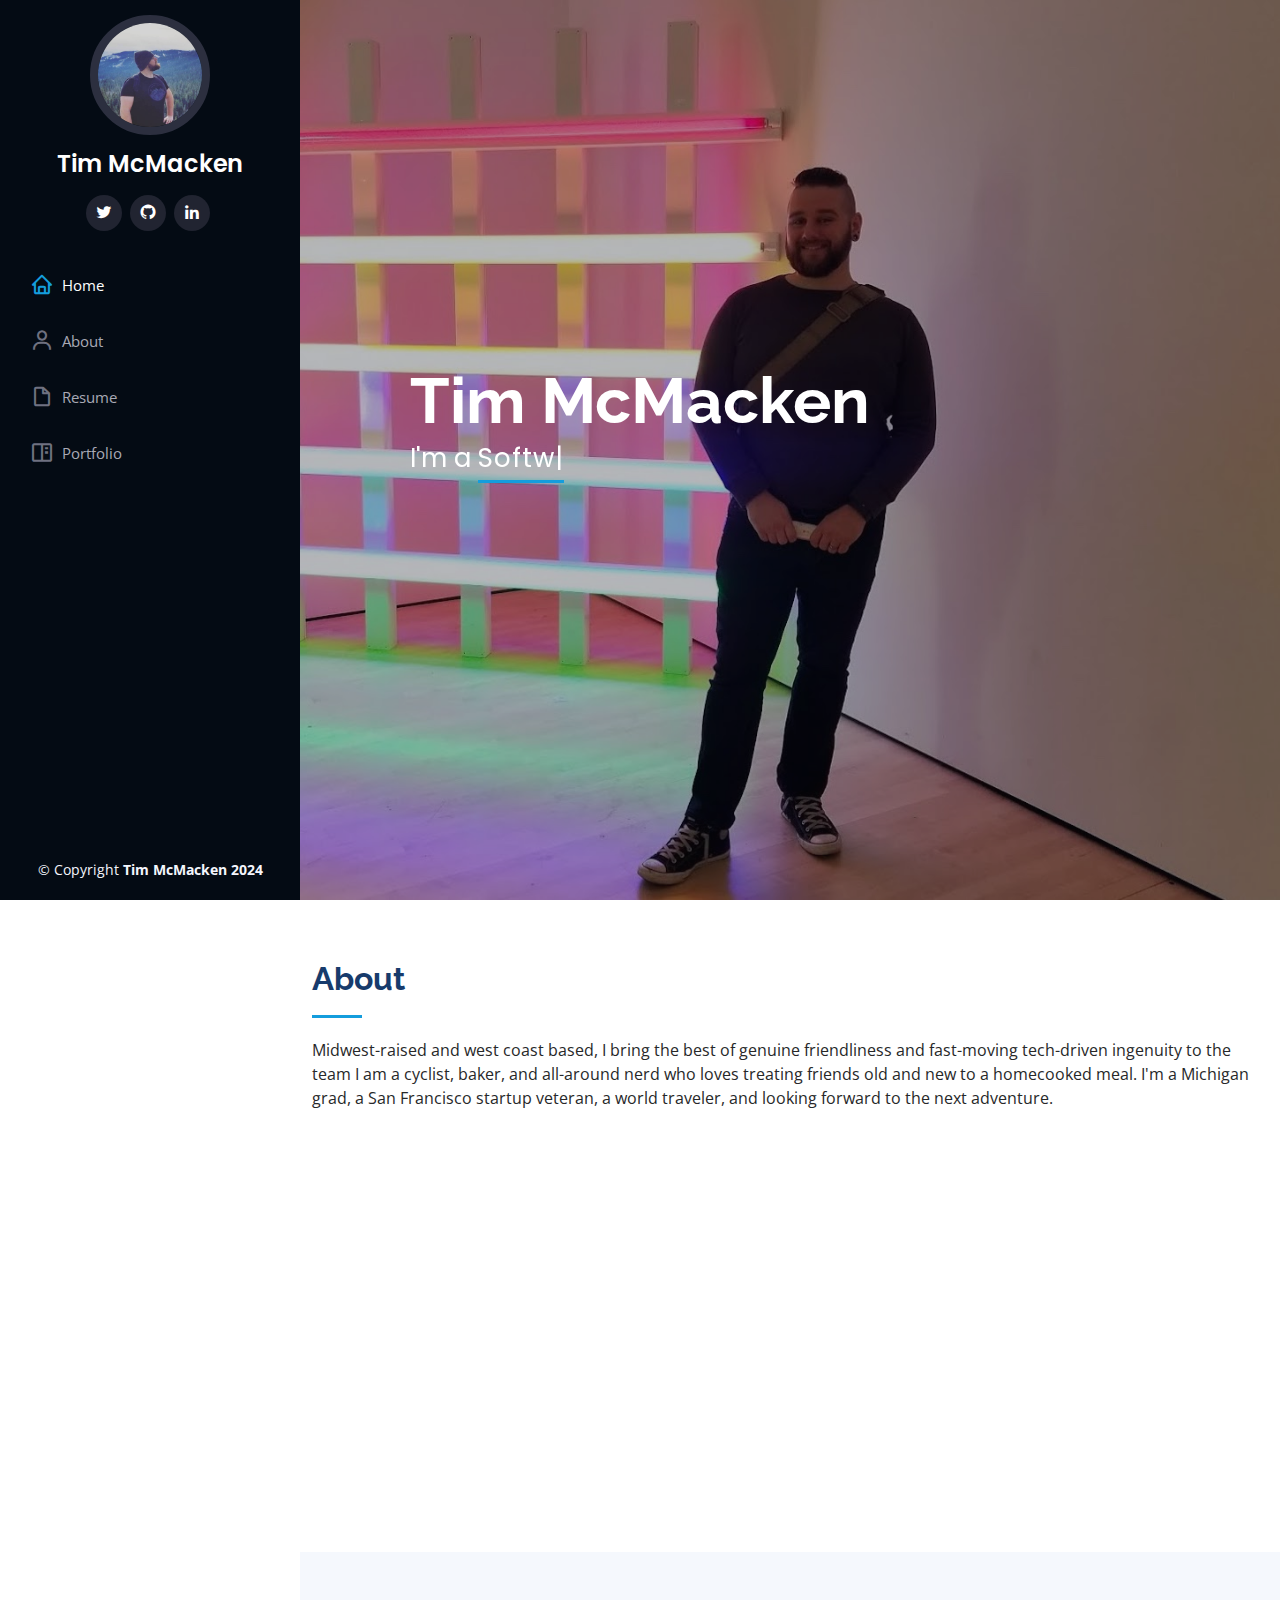
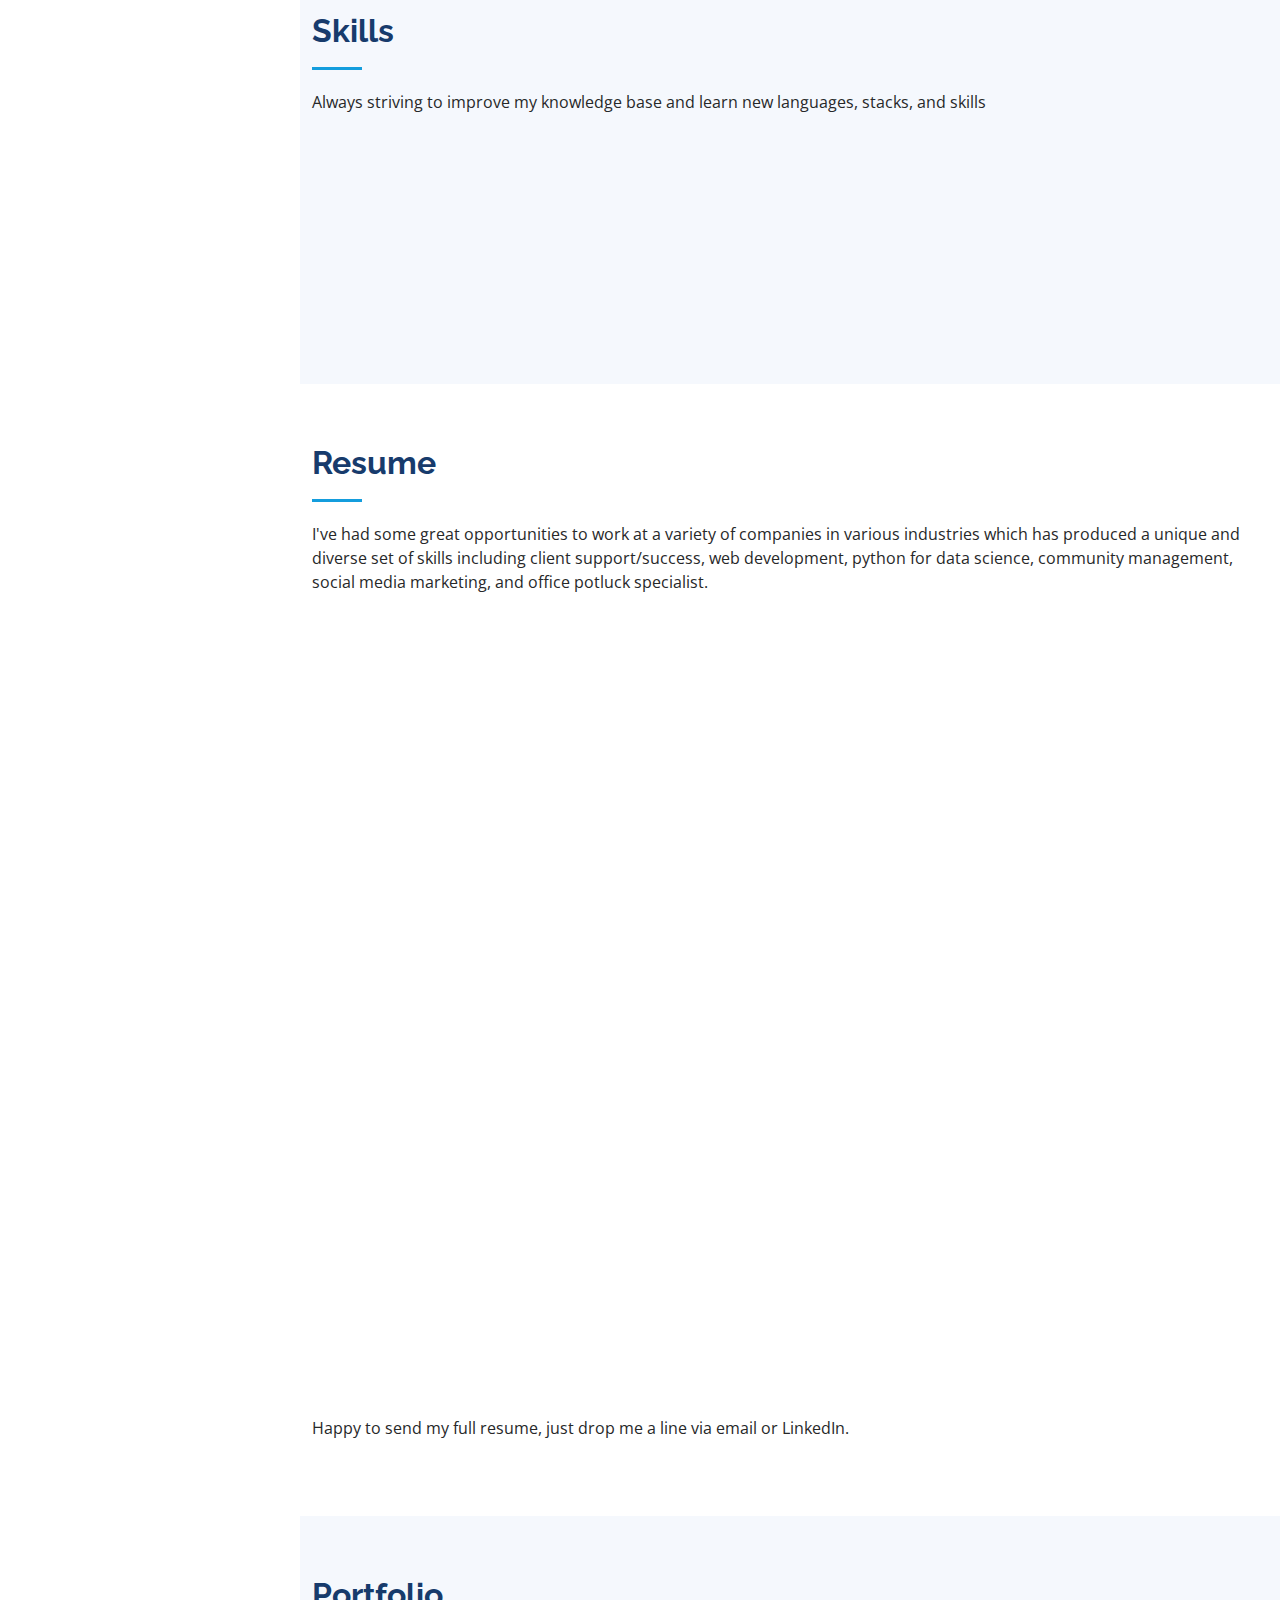
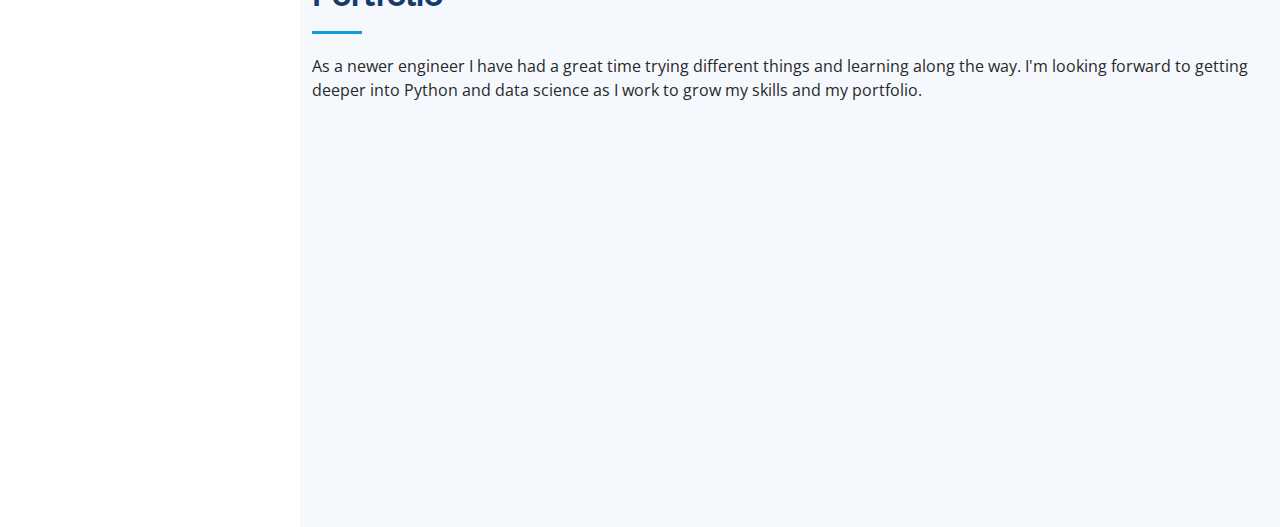
==== commit 960e6c1e: "Cleaning up text and notes on landing page" ====
--- a/index.html
+++ b/index.html
@@ -71,7 +71,7 @@
   <section id="hero" class="d-flex flex-column justify-content-center align-items-center">
     <div class="hero-container" data-aos="fade-in">
       <h1>Tim McMacken</h1>
-      <p>I'm a <span class="typed" data-typed-items="Software Engineer!, Cyclist!, Knitter!, End-User Advocate!, Baker!, Nerd!"></span></p>
+      <p>I'm a <span class="typed" data-typed-items="Software Engineer!, Cyclist!, Crafter!, End-User Advocate!, Baker!, Traveler"></span></p>
     </div>
   </section><!-- End Hero -->
 
@@ -83,10 +83,10 @@
 
         <div class="section-title">
           <h2>About</h2>
-          <p>Midwest raised and west coast based, I bring the best of genuine friendliness and 
-            fast moving tech-driven ingenuity to the game. I am a cyclist, baker, and all-around 
-            nerd that loves treating friends old and new to a homecooked meal. I'm a Michigan grad, 
-            a San Francisco startup veteran,  a world traveler, and most recently a Tulsan transplant.</p>
+          <p> Midwest-raised and west coast based, I bring the best of genuine friendliness and 
+            fast-moving tech-driven ingenuity to the team I am a cyclist, baker, and all-around 
+            nerd who loves treating friends old and new to a homecooked meal. I'm a Michigan grad, 
+            a San Francisco startup veteran, a world traveler, and looking forward to the next adventure.</p>
         </div>
 
         <div class="row">
@@ -96,7 +96,7 @@
           <div class="col-lg-8 pt-4 pt-lg-0 content" data-aos="fade-left">
             <h3>Fullstack Software Engineer</h3>
             <p class="fst-italic">
-              As a software engineer I am following my passion for driving positive impact. 
+              As a software engineer, I am following my passion for driving positive impact. 
               Whether a project is big or small, I want to use my time to build software 
               solutions that help people. I take pride in pouring my heart and soul into the work 
               that I do and want to bring that to a great new project.
@@ -106,13 +106,13 @@
                 <ul>
                   <li><i class="bi bi-chevron-right"></i> <strong>Bday:</strong> <span>May 1</span></li>
                   <li><i class="bi bi-chevron-right"></i> <strong>Website:</strong> <span>This one!</span></li>
-                  <li><i class="bi bi-chevron-right"></i> <strong>Phone:</strong> <span>Five One Zero 693 Eighty Five 49</span></li>
+                  <li><i class="bi bi-chevron-right"></i> <strong>Phone:</strong> <span>Four One Five 340 Zero One Zero Seven‬</span></li>
                   <li><i class="bi bi-chevron-right"></i> <strong>City:</strong> <span>San Francisco, USA</span></li>
                 </ul>
               </div>
               <div class="col-lg-6">
                 <ul>
-                  <li><i class="bi bi-chevron-right"></i> <strong>Cake or Pie:</strong> <span>Pie for sure</span></li>
+                  <li><i class="bi bi-chevron-right"></i> <strong>Cake or Pie:</strong> <span>Absolutely Pie!</span></li>
                   <li><i class="bi bi-chevron-right"></i> <strong>Degree:</strong> <span>BA History UMich</span></li>
                   <li><i class="bi bi-chevron-right"></i> <strong>Email:</strong> <span>timmcmackenjr at gmail</span></li>
                   <li><i class="bi bi-chevron-right"></i> <strong>Freelance:</strong> <span>Available</span></li>
@@ -180,8 +180,7 @@
 
         <div class="section-title">
           <h2>Skills</h2>
-          <p>My CS skills bring all the apps to the yard, and they're like it's better than yours, 
-            damn right it's better than yours, won't you please rate it in the app store...</p>
+          <p> Always striving to improve my knowledge base and learn new languages, stacks, and skills</p>
         </div>
 
         <div class="row skills-content">
@@ -203,7 +202,7 @@
             </div>
 
             <div class="progress">
-              <span class="skill">JavaScript <i class="val">60%</i></span>
+              <span class="skill">JavaScript <i class="val">75%</i></span>
               <div class="progress-bar-wrap">
                 <div class="progress-bar" role="progressbar" aria-valuenow="60" aria-valuemin="0" aria-valuemax="100"></div>
               </div>
@@ -228,7 +227,7 @@
             </div>
 
             <div class="progress">
-              <span class="skill">UX/UI <i class="val">35%</i></span>
+              <span class="skill">Java <i class="val">35%</i></span>
               <div class="progress-bar-wrap">
                 <div class="progress-bar" role="progressbar" aria-valuenow="35" aria-valuemin="0" aria-valuemax="100"></div>
               </div>
@@ -247,7 +246,7 @@
 
         <div class="section-title">
           <h2>Resume</h2>
-          <p>I've had some great opportunities to work at a variety of companies in various industries which has produced a unique and diverse set of skills including client support/success, web developement, python for data science, community management, social media marketing, and office potluck specialist.</p>
+          <p>I've had some great opportunities to work at a variety of companies in various industries which has produced a unique and diverse set of skills including client support/success, web development, python for data science, community management, social media marketing, and office potluck specialist.</p>
         </div>
 
         <div class="row">
@@ -255,11 +254,11 @@
             <h3 class="resume-title">Sumary</h3>
             <div class="resume-item pb-0">
               <h4>Tim McMacken</h4>
-              <p><em>Newly minted Software Engineer working to break into tech. 3+ years working at early stage startups in cleint facing roles. Ready to be your next hire!</em></p>
+              <p><em>Newly minted Software Engineer working to break into tech. 3+ years working at early-stage startups in client-facing roles. Ready to be your next hire!</em></p>
               <ul>
                 <li>Based in San Francisco CA</li>
-                <li>(510) 693-8549</li>
-                <li>timmcmackenjr@gmail.com</li>
+                <li>Four One Five 340 Zero One Zero Seven</li>
+                <li>timmcmackenjr at gmail.com</li>
               </ul>
             </div>
 
@@ -303,7 +302,7 @@
             </div>
           </div>
         </div>
-        <p>You can view my full resume <a href="https://bit.ly/3pqG4Iugit">here.</a></p>
+        <p>Happy to send my full resume, just drop me a line via email or LinkedIn.</a></p>
       </div>
     </section><!-- End Resume Section -->
 
@@ -313,7 +312,7 @@
 
         <div class="section-title">
           <h2>Portfolio</h2>
-          <p>As a newer engineer I have had a great time trying different things and learning along the way. I'm looking forward to getting deeper into python and data science as I work to grow my skills and my portfolio.</p>
+          <p>As a newer engineer I have had a great time trying different things and learning along the way. I'm looking forward to getting deeper into Python and data science as I work to grow my skills and my portfolio.</p>
         </div>
 
         <div class="row" data-aos="fade-up">
@@ -554,7 +553,7 @@
   <footer id="footer">
     <div class="container">
       <div class="copyright">
-        &copy; Copyright <strong><span>Tim McMacken 2022</span></strong>
+        &copy; Copyright <strong><span>Tim McMacken 2024</span></strong>
       </div>
       <div class="credits">
 
@@ -580,4 +579,4 @@
 
 </body>
 
-</html>+</html>
